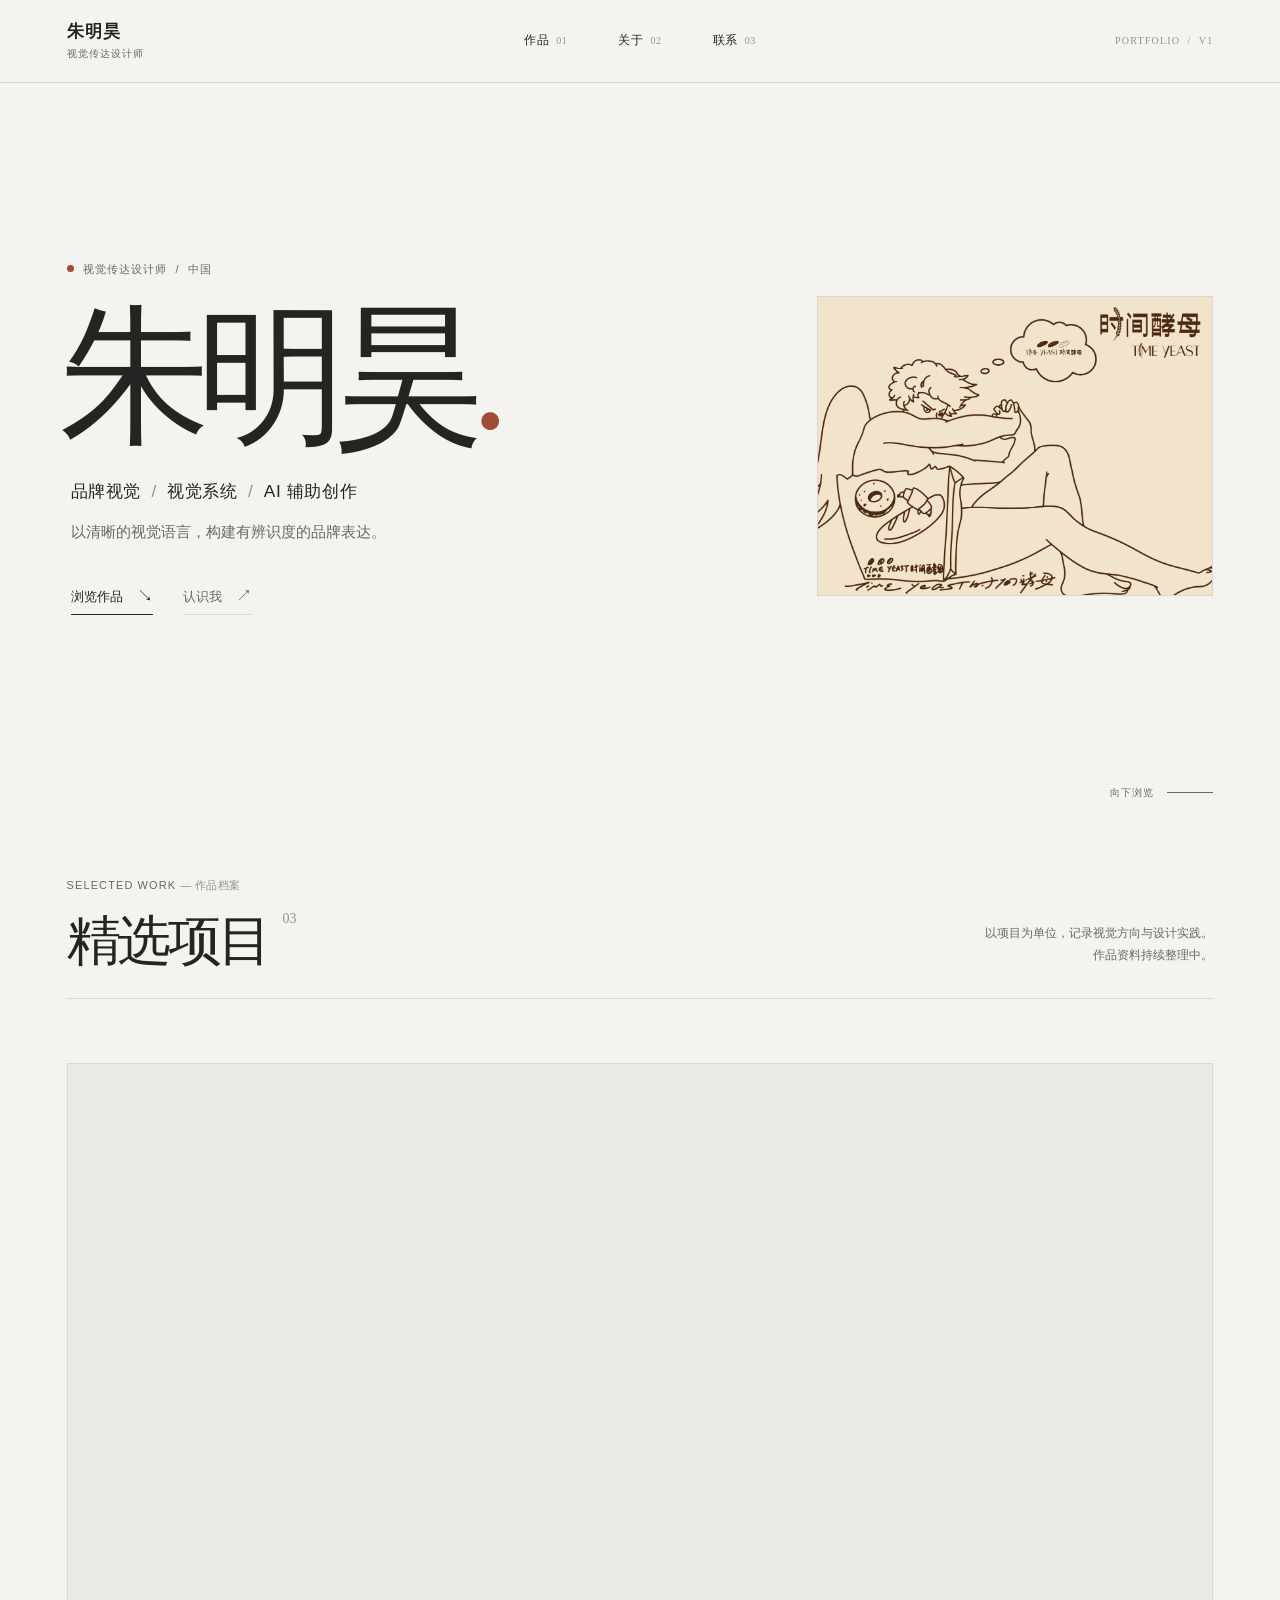
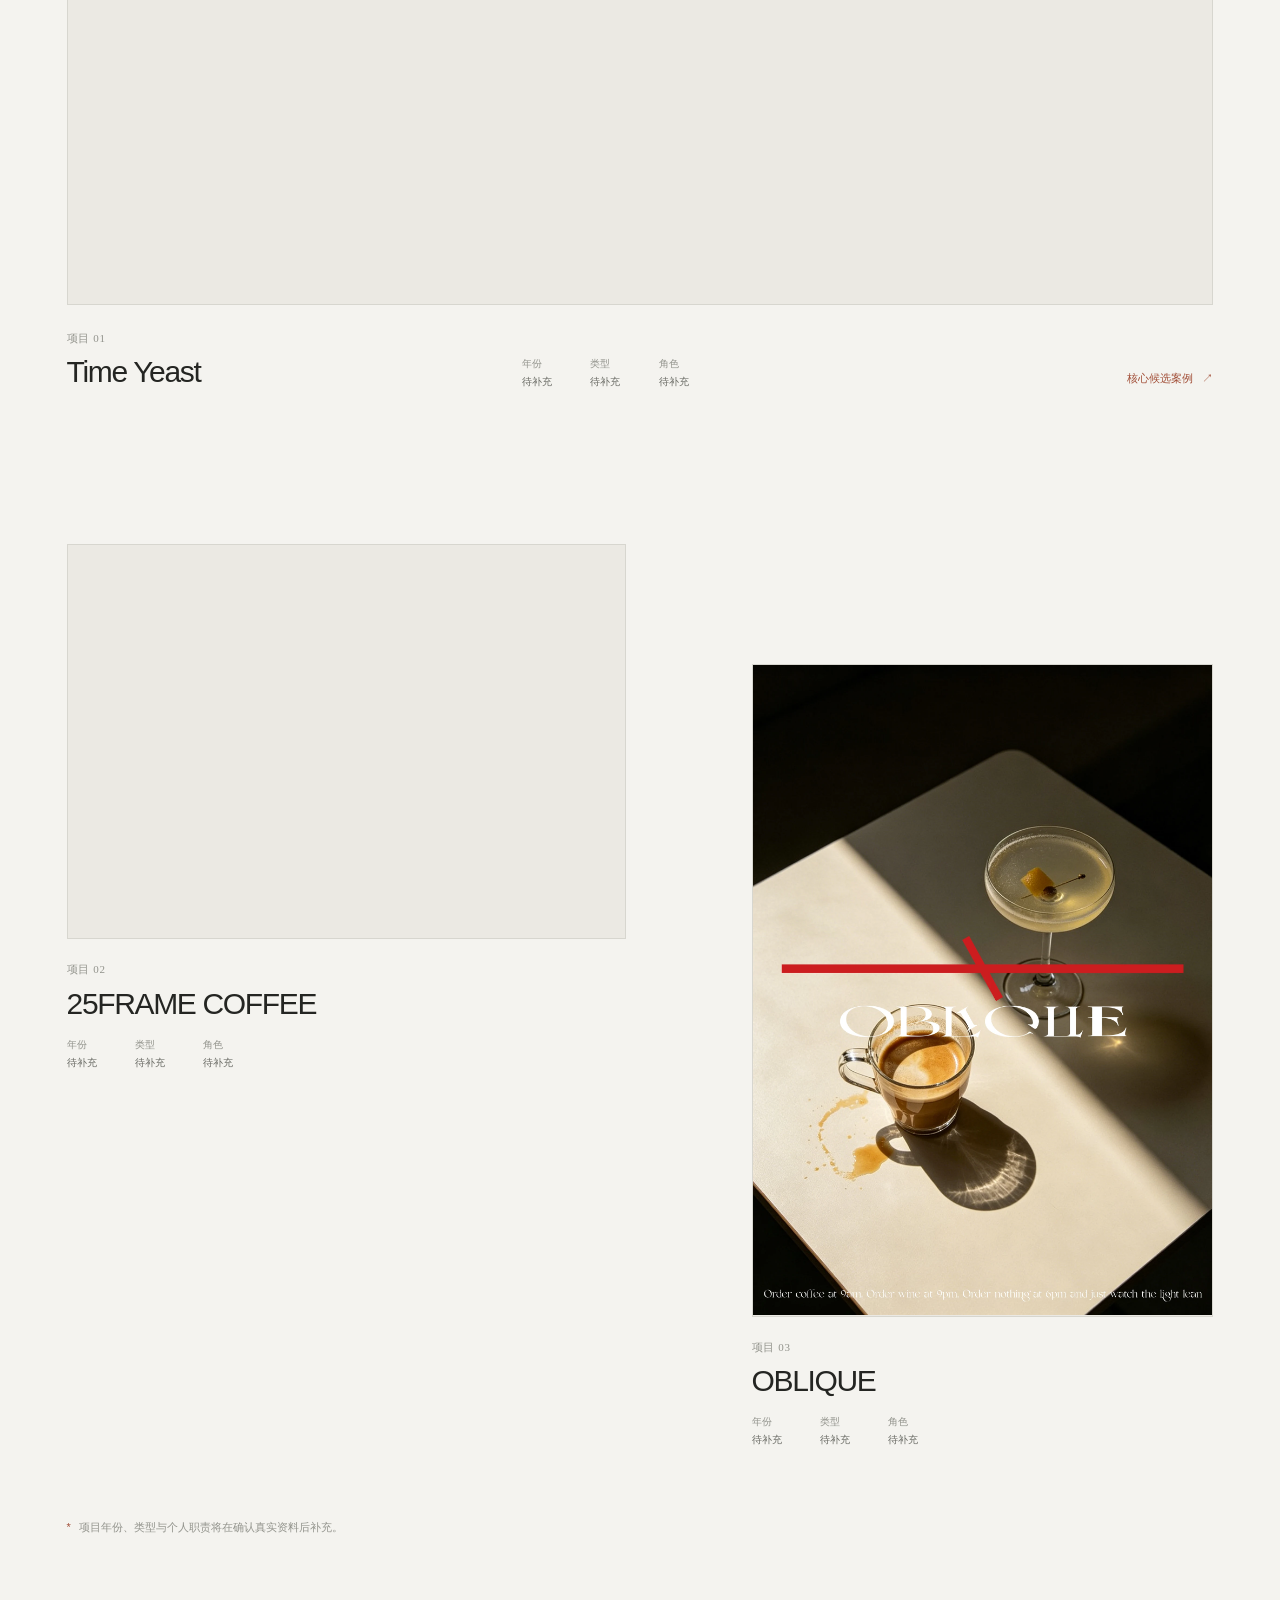
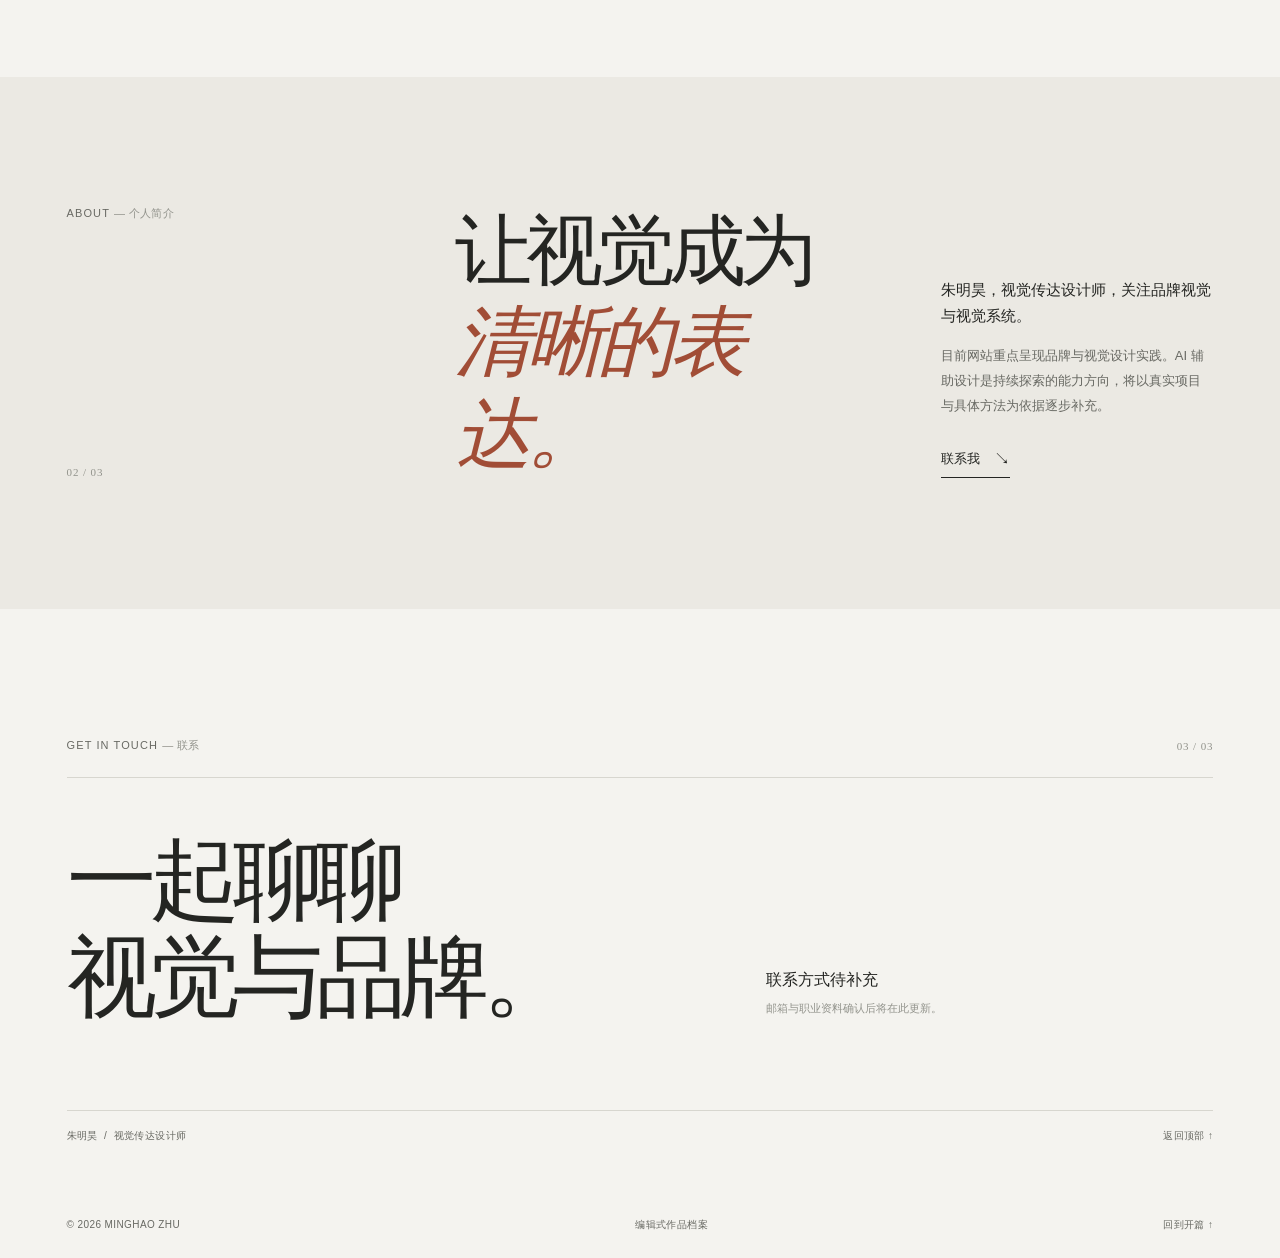
==== index.html @ e66157fa "完成个人作品集网站 V1 及 TIME YEAST 项目详情页" ====
<!doctype html>
<html lang="zh-CN">
  <head>
    <meta charset="utf-8">
    <meta name="viewport" content="width=device-width, initial-scale=1">
    <meta name="theme-color" content="#f4f3ef">
    <meta name="description" content="朱明昊，视觉传达设计师，关注品牌视觉与视觉系统。">
    <title>朱明昊 — 视觉传达设计师</title>
    <link rel="stylesheet" href="style.css">
    <script src="script.js" defer></script>
  </head>
  <body>
    <a class="skip-link" href="#main">跳转到主要内容</a>

    <header class="site-header">
      <div class="header-inner page-shell">
        <a class="wordmark" href="#top" aria-label="朱明昊，返回首页">
          <span class="wordmark-name">朱明昊</span>
          <span class="wordmark-caption">视觉传达设计师</span>
        </a>

        <button class="menu-toggle" type="button" aria-expanded="false" aria-controls="primary-nav">
          <span class="menu-toggle-label">菜单</span>
          <span class="menu-toggle-icon" aria-hidden="true"><i></i><i></i></span>
        </button>

        <nav class="primary-nav" id="primary-nav" aria-label="主导航">
          <a href="#work">作品 <span class="nav-index">01</span></a>
          <a href="#about">关于 <span class="nav-index">02</span></a>
          <a href="#contact">联系 <span class="nav-index">03</span></a>
        </nav>
        <span class="header-edition">PORTFOLIO&nbsp; / &nbsp;V1</span>
      </div>
    </header>

    <main id="main">
      <section class="hero page-shell" id="top" aria-labelledby="hero-title">
        <div class="hero-copy">
          <p class="eyebrow"><span class="eyebrow-mark"></span>视觉传达设计师&nbsp; / &nbsp;中国</p>
          <h1 id="hero-title">朱明昊<span class="hero-title-period">.</span></h1>
          <p class="hero-role">品牌视觉<span> / </span>视觉系统<span> / </span>AI 辅助创作</p>
          <p class="hero-intro">以清晰的视觉语言，构建有辨识度的品牌表达。</p>
          <div class="hero-actions">
            <a class="text-link" href="#work">浏览作品 <span aria-hidden="true">↘</span></a>
            <a class="text-link text-link-muted" href="#about">认识我 <span aria-hidden="true">↗</span></a>
          </div>
        </div>

        <div class="hero-visual">
          <img class="hero-image" src="assets/optimized/time-yeast-hero.webp" alt="Time Yeast 时间酵母主视觉" width="3608" height="2738" fetchpriority="high" decoding="async">
        </div>

        <a class="hero-index" href="#work" aria-label="向下浏览精选作品">
          <span>向下浏览</span><span class="hero-index-line" aria-hidden="true"></span>
        </a>
      </section>

      <section class="work-section page-shell" id="work" aria-labelledby="work-title">
        <div class="section-heading">
          <div>
            <p class="eyebrow section-kicker">SELECTED WORK <span>— 作品档案</span></p>
            <h2 id="work-title">精选项目<span class="heading-count">03</span></h2>
          </div>
          <p class="section-note">以项目为单位，记录视觉方向与设计实践。<br>作品资料持续整理中。</p>
        </div>

        <div class="project-list">
          <a class="project-card project-card-featured project-card-link" href="time-yeast.html" aria-labelledby="project-time-yeast-title" aria-label="查看 Time Yeast 时间酵母项目详情">
            <div class="project-media media-landscape media-time-yeast">
              <picture class="project-picture">
                <source media="(max-width: 767px)" srcset="assets/optimized/time-yeast-project-mobile.webp" width="2905" height="3512">
                <img class="project-image" src="assets/optimized/time-yeast-project.webp" alt="Time Yeast 品牌包装与应用视觉" width="5746" height="4219" loading="lazy" decoding="async">
              </picture>
            </div>
            <div class="project-caption">
              <div class="project-title-group">
                <span class="project-number">项目 01</span>
                <h3 id="project-time-yeast-title">Time Yeast</h3>
              </div>
              <dl class="project-meta">
                <div><dt>年份</dt><dd>待补充</dd></div>
                <div><dt>类型</dt><dd>待补充</dd></div>
                <div><dt>角色</dt><dd>待补充</dd></div>
              </dl>
              <p class="project-status">核心候选案例 <span aria-hidden="true">↗</span></p>
            </div>
          </a>

          <div class="project-pair">
            <article class="project-card" aria-labelledby="project-25frame-title">
              <div class="project-media media-coffee">
                <picture class="project-picture">
                  <source media="(max-width: 767px)" srcset="assets/optimized/25frame-project.webp" width="5000" height="4000">
                  <img class="project-image" src="assets/optimized/25frame-project-main.webp" alt="25FRAME COFFEE 品牌视觉与产品应用" width="3508" height="2480" loading="lazy" decoding="async">
                </picture>
              </div>
              <div class="project-caption">
                <div class="project-title-group">
                  <span class="project-number">项目 02</span>
                  <h3 id="project-25frame-title">25FRAME COFFEE</h3>
                </div>
                <dl class="project-meta">
                  <div><dt>年份</dt><dd>待补充</dd></div>
                  <div><dt>类型</dt><dd>待补充</dd></div>
                  <div><dt>角色</dt><dd>待补充</dd></div>
                </dl>
              </div>
            </article>

            <article class="project-card project-card-offset" aria-labelledby="project-oblique-title">
              <div class="project-media media-oblique">
                <img class="project-image" src="assets/optimized/oblique-project.webp" alt="OBLIQUE 品牌海报视觉" width="3508" height="4961" loading="lazy" decoding="async">
              </div>
              <div class="project-caption">
                <div class="project-title-group">
                  <span class="project-number">项目 03</span>
                  <h3 id="project-oblique-title">OBLIQUE</h3>
                </div>
                <dl class="project-meta">
                  <div><dt>年份</dt><dd>待补充</dd></div>
                  <div><dt>类型</dt><dd>待补充</dd></div>
                  <div><dt>角色</dt><dd>待补充</dd></div>
                </dl>
              </div>
            </article>
          </div>
        </div>
        <p class="work-footnote"><span class="footnote-mark">*</span> 项目年份、类型与个人职责将在确认真实资料后补充。</p>
      </section>

      <section class="about-section" id="about" aria-labelledby="about-title">
        <div class="about-inner page-shell">
          <div class="about-label">
            <p class="eyebrow">ABOUT <span>— 个人简介</span></p>
            <span class="about-index">02 / 03</span>
          </div>
          <div class="about-content">
            <h2 id="about-title">让视觉成为<br><em>清晰的表达。</em></h2>
            <div class="about-detail">
              <p class="about-lead">朱明昊，视觉传达设计师，关注品牌视觉与视觉系统。</p>
              <p>目前网站重点呈现品牌与视觉设计实践。AI 辅助设计是持续探索的能力方向，将以真实项目与具体方法为依据逐步补充。</p>
              <a class="text-link" href="#contact">联系我 <span aria-hidden="true">↘</span></a>
            </div>
          </div>
        </div>
      </section>

      <section class="contact-section page-shell" id="contact" aria-labelledby="contact-title">
        <div class="contact-topline">
          <p class="eyebrow">GET IN TOUCH <span>— 联系</span></p>
          <span class="contact-index">03 / 03</span>
        </div>
        <div class="contact-content">
          <h2 id="contact-title">一起聊聊<br>视觉与品牌。</h2>
          <div class="contact-details">
            <p>联系方式待补充</p>
            <span>邮箱与职业资料确认后将在此更新。</span>
          </div>
        </div>
        <div class="contact-bottom">
          <span>朱明昊&nbsp; / &nbsp;视觉传达设计师</span>
          <a href="#top">返回顶部 ↑</a>
        </div>
      </section>
    </main>

    <footer class="site-footer page-shell">
      <span>© <span id="current-year">2026</span> MINGHAO ZHU</span>
      <span>编辑式作品档案</span>
      <a href="#top">回到开篇 ↑</a>
    </footer>
  </body>
</html>
---- style.css ----
@charset "UTF-8";

:root {
  color-scheme: light;
  --paper: #f4f3ef;
  --paper-deep: #ebe9e3;
  --ink: #242522;
  --ink-soft: #686963;
  --ink-faint: #92938c;
  --line: #d7d6cf;
  --accent: #a14d36;
  --page-max: 1440px;
  --content-max: 1280px;
  --gutter: clamp(24px, 5.2vw, 80px);
  --grid-gap: clamp(20px, 2.15vw, 32px);
  --space-section: clamp(88px, 11vw, 156px);
  --font-sans: "Helvetica Neue", Helvetica, "Arial", "Noto Sans CJK SC", "PingFang SC", "Microsoft YaHei", sans-serif;
  --font-serif: "Iowan Old Style", "Baskerville", "Times New Roman", "Noto Serif CJK SC", serif;
}

*,
*::before,
*::after {
  box-sizing: border-box;
}

html {
  scroll-behavior: smooth;
  scroll-padding-top: 92px;
}

body {
  margin: 0;
  background: var(--paper);
  color: var(--ink);
  font-family: var(--font-sans);
  font-size: 16px;
  line-height: 1.65;
  -webkit-font-smoothing: antialiased;
  text-rendering: optimizeLegibility;
}

::selection {
  color: var(--paper);
  background: var(--ink);
}

a {
  color: inherit;
  text-decoration: none;
}

a:focus-visible,
button:focus-visible {
  outline: 2px solid var(--accent);
  outline-offset: 5px;
}

.page-shell {
  width: min(100% - (var(--gutter) * 2), var(--page-max));
  margin-inline: auto;
}

.skip-link {
  position: fixed;
  z-index: 20;
  top: 12px;
  left: 12px;
  padding: 10px 14px;
  transform: translateY(-160%);
  background: var(--ink);
  color: var(--paper);
}

.skip-link:focus {
  transform: translateY(0);
}

.site-header {
  position: relative;
  z-index: 10;
  border-bottom: 1px solid var(--line);
}

.header-inner {
  min-height: 82px;
  display: grid;
  grid-template-columns: 1fr auto 1fr;
  align-items: center;
}

.wordmark {
  width: fit-content;
  display: flex;
  flex-direction: column;
  line-height: 1.2;
}

.wordmark-name {
  font-size: 17px;
  font-weight: 600;
  letter-spacing: .08em;
}

.wordmark-caption {
  margin-top: 5px;
  color: var(--ink-soft);
  font-size: 10px;
  letter-spacing: .11em;
}

.primary-nav {
  display: flex;
  align-items: center;
  gap: clamp(28px, 4vw, 58px);
}

.primary-nav a,
.header-edition {
  font-size: 12px;
  letter-spacing: .045em;
}

.primary-nav a {
  transition: color 180ms ease;
}

.primary-nav a:hover,
.contact-bottom a:hover,
.site-footer a:hover {
  color: var(--accent);
}

.nav-index {
  margin-left: 3px;
  color: var(--ink-faint);
  font-family: var(--font-serif);
  font-size: 10px;
}

.header-edition {
  justify-self: end;
  color: var(--ink-faint);
  font-family: var(--font-serif);
  font-size: 10px;
  letter-spacing: .12em;
}

.menu-toggle {
  display: none;
}

.hero {
  min-height: min(720px, 76vw);
  min-height: clamp(540px, 66vw, 760px);
  position: relative;
  display: grid;
  grid-template-columns: minmax(0, 1.25fr) minmax(270px, .75fr);
  align-items: center;
  column-gap: clamp(34px, 7vw, 100px);
  padding-block: 96px 130px;
}

.hero-copy {
  position: relative;
  z-index: 1;
  max-width: 830px;
  padding-bottom: 16px;
}

.eyebrow {
  margin: 0;
  color: var(--ink-soft);
  font-size: 11px;
  font-weight: 500;
  letter-spacing: .1em;
  line-height: 1.5;
  text-transform: uppercase;
}

.eyebrow-mark {
  width: 7px;
  height: 7px;
  display: inline-block;
  margin: 0 9px 1px 0;
  border-radius: 50%;
  background: var(--accent);
}

.hero h1 {
  margin: 28px 0 0 -7px;
  font-size: clamp(76px, 11.7vw, 164px);
  font-weight: 500;
  letter-spacing: -.085em;
  line-height: .96;
}

.hero-title-period {
  color: var(--accent);
  font-family: var(--font-serif);
  font-weight: 400;
}

.hero-role {
  margin: 27px 0 0 4px;
  font-size: clamp(14px, 1.35vw, 18px);
  letter-spacing: .035em;
}

.hero-role span {
  padding-inline: 5px;
  color: var(--ink-faint);
}

.hero-intro {
  max-width: 480px;
  margin: 15px 0 0 4px;
  color: var(--ink-soft);
  font-size: 15px;
}

.hero-actions {
  display: flex;
  gap: 30px;
  margin: 38px 0 0 4px;
}

.text-link {
  width: fit-content;
  display: inline-flex;
  align-items: center;
  gap: 14px;
  padding-bottom: 5px;
  border-bottom: 1px solid var(--ink);
  font-size: 13px;
  transition: color 180ms ease, border-color 180ms ease;
}

.text-link span {
  font-size: 16px;
  transition: transform 180ms ease;
}

.text-link:hover {
  border-color: var(--accent);
  color: var(--accent);
}

.text-link:hover span {
  transform: translate(2px, 2px);
}

.text-link-muted {
  border-color: var(--line);
  color: var(--ink-soft);
}

.hero-visual {
  position: relative;
  width: 100%;
  aspect-ratio: 3608 / 2738;
  display: grid;
  place-items: center;
  overflow: hidden;
  border: 1px solid var(--line);
  background-color: var(--paper-deep);
}

.hero-image,
.project-image {
  width: 100%;
  height: 100%;
  display: block;
  object-fit: contain;
}

.hero-image {
  object-position: center;
}

.project-image {
  position: absolute;
  inset: 0;
  object-position: center;
}

.project-picture {
  position: absolute;
  inset: 0;
  display: block;
}

.project-picture .project-image {
  position: static;
}

.hero-index {
  position: absolute;
  right: 0;
  bottom: 42px;
  display: flex;
  align-items: center;
  gap: 14px;
  color: var(--ink-soft);
  font-size: 10px;
  letter-spacing: .08em;
}

.hero-index-line {
  width: 46px;
  height: 1px;
  background: var(--ink-soft);
  transition: width 180ms ease;
}

.hero-index:hover .hero-index-line {
  width: 66px;
}

.work-section {
  max-width: var(--content-max);
  padding-block: 34px var(--space-section);
  scroll-margin-top: 36px;
}

.section-heading {
  display: flex;
  justify-content: space-between;
  align-items: end;
  padding-bottom: 28px;
  border-bottom: 1px solid var(--line);
}

.section-kicker span,
.about-label .eyebrow span,
.contact-topline .eyebrow span {
  color: var(--ink-faint);
  font-family: var(--font-sans);
  letter-spacing: .03em;
  text-transform: none;
}

.section-heading h2 {
  margin: 17px 0 0;
  font-size: clamp(36px, 4.2vw, 58px);
  font-weight: 500;
  letter-spacing: -.065em;
  line-height: 1.1;
}

.heading-count {
  display: inline-block;
  margin-left: 14px;
  color: var(--ink-faint);
  font-family: var(--font-serif);
  font-size: 14px;
  font-weight: 400;
  letter-spacing: 0;
  vertical-align: top;
}

.section-note {
  margin: 0 0 3px;
  color: var(--ink-soft);
  font-size: 12px;
  line-height: 1.8;
  text-align: right;
}

.project-list {
  padding-top: clamp(34px, 5vw, 68px);
}

.project-card {
  min-width: 0;
}

.project-media {
  position: relative;
  display: grid;
  place-items: center;
  overflow: hidden;
  border: 1px solid var(--line);
  background-color: var(--paper-deep);
  color: var(--ink-soft);
}

.media-landscape {
  aspect-ratio: 1.78 / 1;
}

.media-portrait {
  aspect-ratio: 1.12 / 1;
}

.media-square {
  aspect-ratio: 1.28 / 1;
}

.project-card-featured .media-time-yeast {
  aspect-ratio: 5746 / 4219;
}

.media-coffee {
  aspect-ratio: 3508 / 2480;
}

.media-oblique {
  aspect-ratio: 3508 / 4961;
}

.project-caption {
  display: grid;
  grid-template-columns: minmax(180px, 1fr) minmax(300px, 1.35fr) auto;
  align-items: end;
  gap: 26px;
  padding-top: 19px;
}

.project-number {
  color: var(--ink-faint);
  font-family: var(--font-serif);
  font-size: 11px;
  letter-spacing: .06em;
}

.project-title-group h3 {
  margin: 4px 0 0;
  font-size: clamp(21px, 2.4vw, 30px);
  font-weight: 500;
  letter-spacing: -.045em;
  line-height: 1.2;
}

.project-meta {
  display: flex;
  gap: clamp(18px, 3vw, 42px);
  margin: 0;
}

.project-meta div {
  display: grid;
  gap: 2px;
}

.project-meta dt,
.project-meta dd {
  margin: 0;
  font-size: 10px;
  line-height: 1.6;
}

.project-meta dt {
  color: var(--ink-faint);
}

.project-meta dd {
  color: var(--ink-soft);
}

.project-status {
  margin: 0 0 3px;
  color: var(--accent);
  font-size: 11px;
  white-space: nowrap;
}

.project-status span {
  padding-left: 6px;
}

.project-pair {
  display: grid;
  grid-template-columns: repeat(12, minmax(0, 1fr));
  align-items: start;
  column-gap: var(--grid-gap);
  row-gap: 76px;
  margin-top: clamp(88px, 12vw, 168px);
}

.project-pair .project-card:first-child {
  grid-column: 1 / span 6;
}

.project-pair .project-card:last-child {
  grid-column: 8 / span 5;
  margin-top: 120px;
}

.project-pair .project-caption {
  display: block;
  padding-top: 16px;
}

.project-pair .project-meta {
  gap: clamp(20px, 3vw, 42px);
  margin-top: 15px;
}

.work-footnote {
  margin: 70px 0 0;
  color: var(--ink-faint);
  font-size: 11px;
}

.footnote-mark {
  margin-right: 5px;
  color: var(--accent);
}

.about-section {
  padding-block: clamp(76px, 10vw, 138px);
  background: var(--paper-deep);
}

.about-inner {
  max-width: var(--content-max);
  display: grid;
  grid-template-columns: 1fr 2.1fr;
  gap: var(--grid-gap);
}

.about-label {
  display: flex;
  flex-direction: column;
  justify-content: space-between;
  align-items: flex-start;
}

.about-index,
.contact-index {
  color: var(--ink-faint);
  font-family: var(--font-serif);
  font-size: 11px;
  letter-spacing: .08em;
}

.about-content {
  display: grid;
  grid-template-columns: 1.2fr .8fr;
  align-items: end;
  gap: clamp(30px, 6vw, 82px);
}

.about-content h2,
.contact-content h2 {
  margin: 0;
  font-size: clamp(40px, 6vw, 78px);
  font-weight: 500;
  letter-spacing: -.075em;
  line-height: 1.18;
}

.about-content h2 em {
  color: var(--accent);
  font-family: var(--font-serif);
  font-weight: 400;
  letter-spacing: -.07em;
}

.about-detail {
  max-width: 340px;
  padding-bottom: 3px;
}

.about-detail p {
  margin: 0;
  color: var(--ink-soft);
  font-size: 13px;
  line-height: 1.9;
}

.about-detail .about-lead {
  margin-bottom: 15px;
  color: var(--ink);
  font-size: 15px;
  line-height: 1.75;
}

.about-detail .text-link {
  margin-top: 27px;
}

.contact-section {
  max-width: var(--content-max);
  padding-block: clamp(82px, 10vw, 140px) 48px;
}

.contact-topline {
  display: flex;
  justify-content: space-between;
  padding-bottom: 22px;
  border-bottom: 1px solid var(--line);
}

.contact-content {
  display: grid;
  grid-template-columns: 1.2fr .8fr;
  align-items: end;
  gap: var(--grid-gap);
  padding-block: 54px 84px;
}

.contact-content h2 {
  font-size: clamp(44px, 7vw, 92px);
  line-height: 1.08;
}

.contact-details {
  padding-bottom: 8px;
}

.contact-details p {
  margin: 0;
  font-size: 16px;
}

.contact-details span {
  display: block;
  margin-top: 6px;
  color: var(--ink-faint);
  font-size: 11px;
}

.contact-bottom,
.site-footer {
  display: flex;
  justify-content: space-between;
  gap: 20px;
  padding-top: 17px;
  border-top: 1px solid var(--line);
  color: var(--ink-soft);
  font-size: 10px;
  letter-spacing: .04em;
}

.site-footer {
  min-height: 66px;
  align-items: center;
  padding-top: 0;
  border-top: 0;
}

.site-footer a,
.contact-bottom a {
  transition: color 180ms ease;
}

/* TIME YEAST case study */
.project-card-link {
  display: block;
  color: inherit;
  text-decoration: none;
}

.project-card-link .project-media {
  transition: border-color 180ms ease;
}

.project-card-link:hover .project-media {
  border-color: var(--ink-soft);
}

.case-main {
  overflow: clip;
}

.case-intro {
  max-width: var(--content-max);
  padding-block: 28px 54px;
}

.case-back {
  margin-bottom: clamp(60px, 8vw, 112px);
  border: 0;
  color: var(--ink-soft);
}

.case-back:hover {
  color: var(--accent);
}

.case-heading {
  display: flex;
  justify-content: space-between;
  align-items: end;
  gap: 36px;
}

.case-heading h1 {
  display: flex;
  flex-wrap: wrap;
  align-items: baseline;
  gap: 12px 24px;
  margin: 20px 0 0 -5px;
  font-size: clamp(54px, 9vw, 116px);
  font-weight: 500;
  letter-spacing: -.08em;
  line-height: 1;
}

.case-title-cn {
  color: var(--ink-soft);
  font-size: clamp(22px, 3vw, 38px);
  font-weight: 400;
  letter-spacing: .02em;
}

.case-meta {
  display: flex;
  gap: clamp(24px, 4vw, 60px);
  margin: 0 0 5px;
}

.case-meta div {
  min-width: 82px;
}

.case-meta dt,
.case-meta dd {
  margin: 0;
  font-size: 11px;
  line-height: 1.7;
}

.case-meta dt,
.case-muted {
  color: var(--ink-faint);
}

.case-meta dd {
  margin-top: 3px;
  color: var(--ink-soft);
}

.case-deck {
  max-width: 520px;
  margin: 26px 0 0 4px;
  color: var(--ink-soft);
  font-size: 14px;
}

.case-hero {
  max-width: var(--content-max);
  margin-top: 0;
  margin-bottom: var(--space-section);
}

.case-hero img,
.case-image img {
  width: 100%;
  height: auto;
  display: block;
}

.case-hero img {
  background: #f2e2ca;
}

.case-hero figcaption,
.case-image figcaption {
  display: flex;
  justify-content: space-between;
  gap: 16px;
  padding-top: 11px;
  color: var(--ink-faint);
  font-size: 10px;
  letter-spacing: .035em;
}

.case-overview,
.case-section,
.case-summary {
  max-width: var(--content-max);
  padding-block: var(--space-section);
}

.case-overview {
  display: grid;
  grid-template-columns: 1fr 2.1fr;
  gap: var(--grid-gap);
  border-top: 1px solid var(--line);
}

.case-section-index {
  color: var(--ink-faint);
  font-size: 10px;
  letter-spacing: .1em;
}

.case-overview-copy {
  display: grid;
  grid-template-columns: 1.1fr .9fr;
  align-items: end;
  gap: clamp(30px, 6vw, 80px);
}

.case-overview-copy h2,
.case-section-heading h2,
.case-summary h2 {
  margin: 0;
  font-size: clamp(38px, 5.2vw, 68px);
  font-weight: 500;
  letter-spacing: -.07em;
  line-height: 1.18;
}

.case-overview-copy p,
.case-section-heading > p:last-child,
.case-summary-content > p {
  margin: 0;
  color: var(--ink-soft);
  font-size: 14px;
  line-height: 1.9;
}

.case-overview-copy .case-muted {
  margin-top: 14px;
  font-size: 11px;
  line-height: 1.8;
}

.case-section-heading {
  display: grid;
  grid-template-columns: 1fr 2.1fr;
  align-items: end;
  gap: 20px var(--grid-gap);
  margin-bottom: clamp(42px, 6vw, 78px);
}

.case-section-heading .case-section-index {
  grid-column: 1;
  grid-row: 1 / span 2;
  align-self: start;
}

.case-section-heading h2,
.case-section-heading > p:last-child {
  grid-column: 2;
}

.case-section-heading > p:last-child {
  max-width: 540px;
  margin-top: 2px;
  font-size: 13px;
}

.case-image {
  min-width: 0;
  margin: 0;
}

.case-image img {
  height: auto;
}

.case-image-logo {
  max-width: 100%;
  margin-bottom: clamp(42px, 7vw, 90px);
  background: #f2e2ca;
}

.case-spec-grid {
  display: grid;
  grid-template-columns: 1fr 1fr;
  align-items: start;
  gap: var(--grid-gap);
}

.case-spec-image {
  align-self: start;
}

.case-image-mark {
  max-width: 55%;
  margin: clamp(54px, 8vw, 110px) auto 0;
}

.case-section-tint {
  max-width: none;
  background: var(--paper-deep);
}

.case-section-tint > .page-shell,
.case-section-product > .page-shell {
  max-width: var(--content-max);
}

.case-section-heading-wide {
  margin-bottom: 44px;
}

.case-image-wide {
  width: 100%;
}

.case-image-pair,
.case-poster-grid,
.case-product-grid {
  display: grid;
  grid-template-columns: repeat(12, minmax(0, 1fr));
  align-items: start;
  gap: var(--grid-gap);
  margin-top: clamp(58px, 9vw, 118px);
}

.case-image-pair figure:first-child,
.case-poster-grid figure:first-child,
.case-product-grid figure:first-child {
  grid-column: 1 / span 6;
}

.case-image-pair figure:last-child,
.case-poster-grid figure:last-child,
.case-product-grid figure:last-child {
  grid-column: 8 / span 5;
  margin-top: clamp(55px, 10vw, 132px);
}

.case-image-pair-offset img {
  background: #111;
}

.case-poster-wide {
  margin-top: 0;
}

.case-poster-offset {
  grid-column: 8 / span 4 !important;
}

.case-section-product {
  max-width: none;
  background: #efeee9;
}

.case-product-grid {
  margin-top: 0;
}

.case-store-image {
  width: min(66%, 720px);
  margin: clamp(70px, 10vw, 130px) auto 0 8%;
}

.case-summary {
  display: grid;
  grid-template-columns: 1fr 2.1fr;
  gap: var(--grid-gap);
}

.case-summary-content {
  display: grid;
  grid-template-columns: 1fr .9fr;
  align-items: end;
  gap: clamp(28px, 5vw, 68px);
}

.case-next-links {
  grid-column: 2;
  display: flex;
  flex-wrap: wrap;
  gap: 26px;
  margin-top: 14px;
}

@media (min-width: 1600px) {
  .page-shell {
    width: min(100% - 128px, var(--page-max));
  }
}

@media (max-width: 1100px) {
  :root {
    --gutter: 40px;
  }

  .hero {
    min-height: 610px;
    grid-template-columns: minmax(0, 1.15fr) minmax(230px, .85fr);
    column-gap: 34px;
  }

  .project-caption {
    grid-template-columns: 1fr;
    align-items: start;
    gap: 12px;
  }

  .project-meta {
    gap: 32px;
  }

  .about-inner {
    grid-template-columns: 1fr;
    gap: 44px;
  }

  .about-label {
    flex-direction: row;
  }
}

@media (max-width: 767px) {
  :root {
    --gutter: 20px;
    --grid-gap: 16px;
    --space-section: 100px;
  }

  html {
    scroll-padding-top: 72px;
  }

  .header-inner {
    min-height: 70px;
    grid-template-columns: 1fr auto;
  }

  .wordmark-name {
    font-size: 16px;
  }

  .wordmark-caption {
    font-size: 9px;
  }

  .header-edition {
    display: none;
  }

  .menu-toggle {
    display: inline-flex;
    align-items: center;
    gap: 10px;
    padding: 10px 0 10px 12px;
    border: 0;
    background: transparent;
    color: var(--ink);
    font: inherit;
    font-size: 12px;
    cursor: pointer;
  }

  .menu-toggle-icon {
    width: 18px;
    display: grid;
    gap: 5px;
  }

  .menu-toggle-icon i {
    height: 1px;
    display: block;
    background: currentColor;
    transition: transform 180ms ease;
  }

  .menu-toggle[aria-expanded="true"] .menu-toggle-icon i:first-child {
    transform: translateY(3px) rotate(45deg);
  }

  .menu-toggle[aria-expanded="true"] .menu-toggle-icon i:last-child {
    transform: translateY(-3px) rotate(-45deg);
  }

  .primary-nav {
    position: absolute;
    top: calc(100% + 1px);
    right: 0;
    left: 0;
    display: none;
    padding: 8px var(--gutter) 20px;
    border-bottom: 1px solid var(--line);
    background: var(--paper);
  }

  .primary-nav.is-open {
    display: grid;
    gap: 0;
  }

  .primary-nav a {
    display: flex;
    justify-content: space-between;
    padding-block: 13px;
    border-bottom: 1px solid var(--line);
  }

  .nav-index {
    margin-left: 0;
  }

  .hero {
    min-height: auto;
    grid-template-columns: 1fr;
    align-content: start;
    row-gap: 32px;
    padding-block: 72px 96px;
  }

  .hero-copy {
    padding-bottom: 0;
  }

  .eyebrow {
    font-size: 10px;
  }

  .hero h1 {
    margin: 25px 0 0 -4px;
    font-size: clamp(68px, 19vw, 112px);
    letter-spacing: -.08em;
  }

  .hero-role {
    margin-top: 22px;
    margin-left: 0;
    font-size: 13px;
  }

  .hero-role span {
    padding-inline: 2px;
  }

  .hero-intro {
    max-width: 310px;
    margin-left: 0;
    font-size: 14px;
  }

  .hero-actions {
    gap: 24px;
    margin: 30px 0 0;
  }

  .hero-visual {
    max-height: 310px;
    aspect-ratio: 3608 / 2738;
  }

  .hero-index {
    bottom: 28px;
  }

  .work-section {
    padding-top: 15px;
  }

  .section-heading {
    display: block;
    padding-bottom: 19px;
  }

  .section-heading h2 {
    margin-top: 14px;
    font-size: 38px;
  }

  .section-note {
    margin-top: 14px;
    font-size: 11px;
    text-align: left;
  }

  .project-list {
    padding-top: 26px;
  }

  .media-landscape {
    aspect-ratio: 1.18 / 1;
  }

  .project-card-featured .media-time-yeast {
    aspect-ratio: 2905 / 3512;
  }

  .media-coffee {
    aspect-ratio: 5000 / 4000;
  }

  .project-caption {
    gap: 10px;
    padding-top: 15px;
  }

  .project-title-group h3 {
    font-size: 24px;
  }

  .project-number {
    font-size: 10px;
  }

  .project-meta {
    flex-wrap: wrap;
    gap: 12px 27px;
  }

  .project-meta dt,
  .project-meta dd {
    font-size: 10px;
  }

  .project-status {
    position: static;
    margin: 0;
  }

  .project-pair {
    grid-template-columns: 1fr;
    row-gap: 58px;
    margin-top: 64px;
  }

  .project-pair .project-card:first-child,
  .project-pair .project-card:last-child {
    grid-column: auto;
    margin-top: 0;
  }

  .work-footnote {
    margin-top: 40px;
    font-size: 10px;
  }

  .about-section {
    padding-block: 64px 72px;
  }

  .about-inner {
    gap: 39px;
  }

  .about-label .eyebrow span,
  .contact-topline .eyebrow span {
    display: block;
    margin-top: 3px;
  }

  .about-content {
    grid-template-columns: 1fr;
    gap: 30px;
  }

  .about-content h2 {
    font-size: clamp(42px, 12vw, 62px);
  }

  .about-detail {
    max-width: 420px;
  }

  .about-detail .about-lead {
    font-size: 14px;
  }

  .contact-section {
    padding-block: 68px 32px;
  }

  .contact-topline {
    padding-bottom: 18px;
  }

  .contact-content {
    grid-template-columns: 1fr;
    gap: 30px;
    padding-block: 39px 54px;
  }

  .contact-content h2 {
    font-size: clamp(48px, 13vw, 68px);
  }

  .contact-details {
    padding: 0;
  }

  .contact-bottom,
  .site-footer {
    font-size: 9px;
  }

  .site-footer {
    min-height: 60px;
    gap: 10px;
  }

  .site-footer span:nth-child(2) {
    display: none;
  }
}

@media (max-width: 380px) {
  :root {
    --gutter: 16px;
  }

  .hero h1 {
    font-size: 64px;
  }

  .project-meta {
    gap: 10px 20px;
  }

  .contact-bottom {
    font-size: 8px;
  }
}

@media (prefers-reduced-motion: reduce) {
  *,
  *::before,
  *::after {
    scroll-behavior: auto !important;
    transition-duration: .01ms !important;
    animation-duration: .01ms !important;
    animation-iteration-count: 1 !important;
  }
}

@media (max-width: 767px) {
  .case-intro {
    padding-block: 22px 38px;
  }

  .case-back {
    margin-bottom: 58px;
  }

  .case-heading {
    display: block;
  }

  .case-heading h1 {
    gap: 7px 13px;
    margin-top: 17px;
    font-size: clamp(43px, 12.5vw, 74px);
  }

  .case-title-cn {
    font-size: 22px;
  }

  .case-meta {
    gap: 34px;
    margin-top: 25px;
  }

  .case-deck {
    margin-top: 20px;
    font-size: 13px;
  }

  .case-hero {
    margin-bottom: 82px;
  }

  .case-hero img {
    min-height: 220px;
    object-fit: contain;
  }

  .case-hero figcaption,
  .case-image figcaption {
    font-size: 9px;
  }

  .case-overview,
  .case-section,
  .case-summary {
    padding-block: 76px;
  }

  .case-overview,
  .case-summary {
    grid-template-columns: 1fr;
    gap: 30px;
  }

  .case-overview-copy,
  .case-summary-content {
    grid-template-columns: 1fr;
    gap: 23px;
  }

  .case-overview-copy h2,
  .case-section-heading h2,
  .case-summary h2 {
    font-size: clamp(38px, 10vw, 54px);
  }

  .case-overview-copy p,
  .case-section-heading > p:last-child,
  .case-summary-content > p {
    font-size: 13px;
  }

  .case-section-heading {
    grid-template-columns: 1fr;
    gap: 13px;
    margin-bottom: 34px;
  }

  .case-section-heading .case-section-index,
  .case-section-heading h2,
  .case-section-heading > p:last-child {
    grid-column: 1;
    grid-row: auto;
  }

  .case-section-heading > p:last-child {
    margin-top: 0;
  }

  .case-image-logo {
    margin-bottom: 48px;
  }

  .case-spec-grid {
    grid-template-columns: 1fr;
    gap: 28px;
  }

  .case-image-mark {
    max-width: 86%;
    margin-top: 52px;
  }

  .case-section-heading-wide {
    margin-bottom: 31px;
  }

  .case-image-pair,
  .case-poster-grid,
  .case-product-grid {
    grid-template-columns: 1fr;
    gap: 39px;
    margin-top: 52px;
  }

  .case-image-pair figure:first-child,
  .case-poster-grid figure:first-child,
  .case-product-grid figure:first-child,
  .case-image-pair figure:last-child,
  .case-poster-grid figure:last-child,
  .case-product-grid figure:last-child,
  .case-poster-offset {
    grid-column: 1 !important;
    margin-top: 0;
  }

  .case-store-image {
    width: 88%;
    margin: 58px auto 0 0;
  }

  .case-next-links {
    grid-column: 1;
    gap: 22px;
    margin-top: 0;
  }
}

@media (max-width: 380px) {
  .case-heading h1 {
    font-size: 41px;
  }

  .case-title-cn {
    font-size: 19px;
  }
}
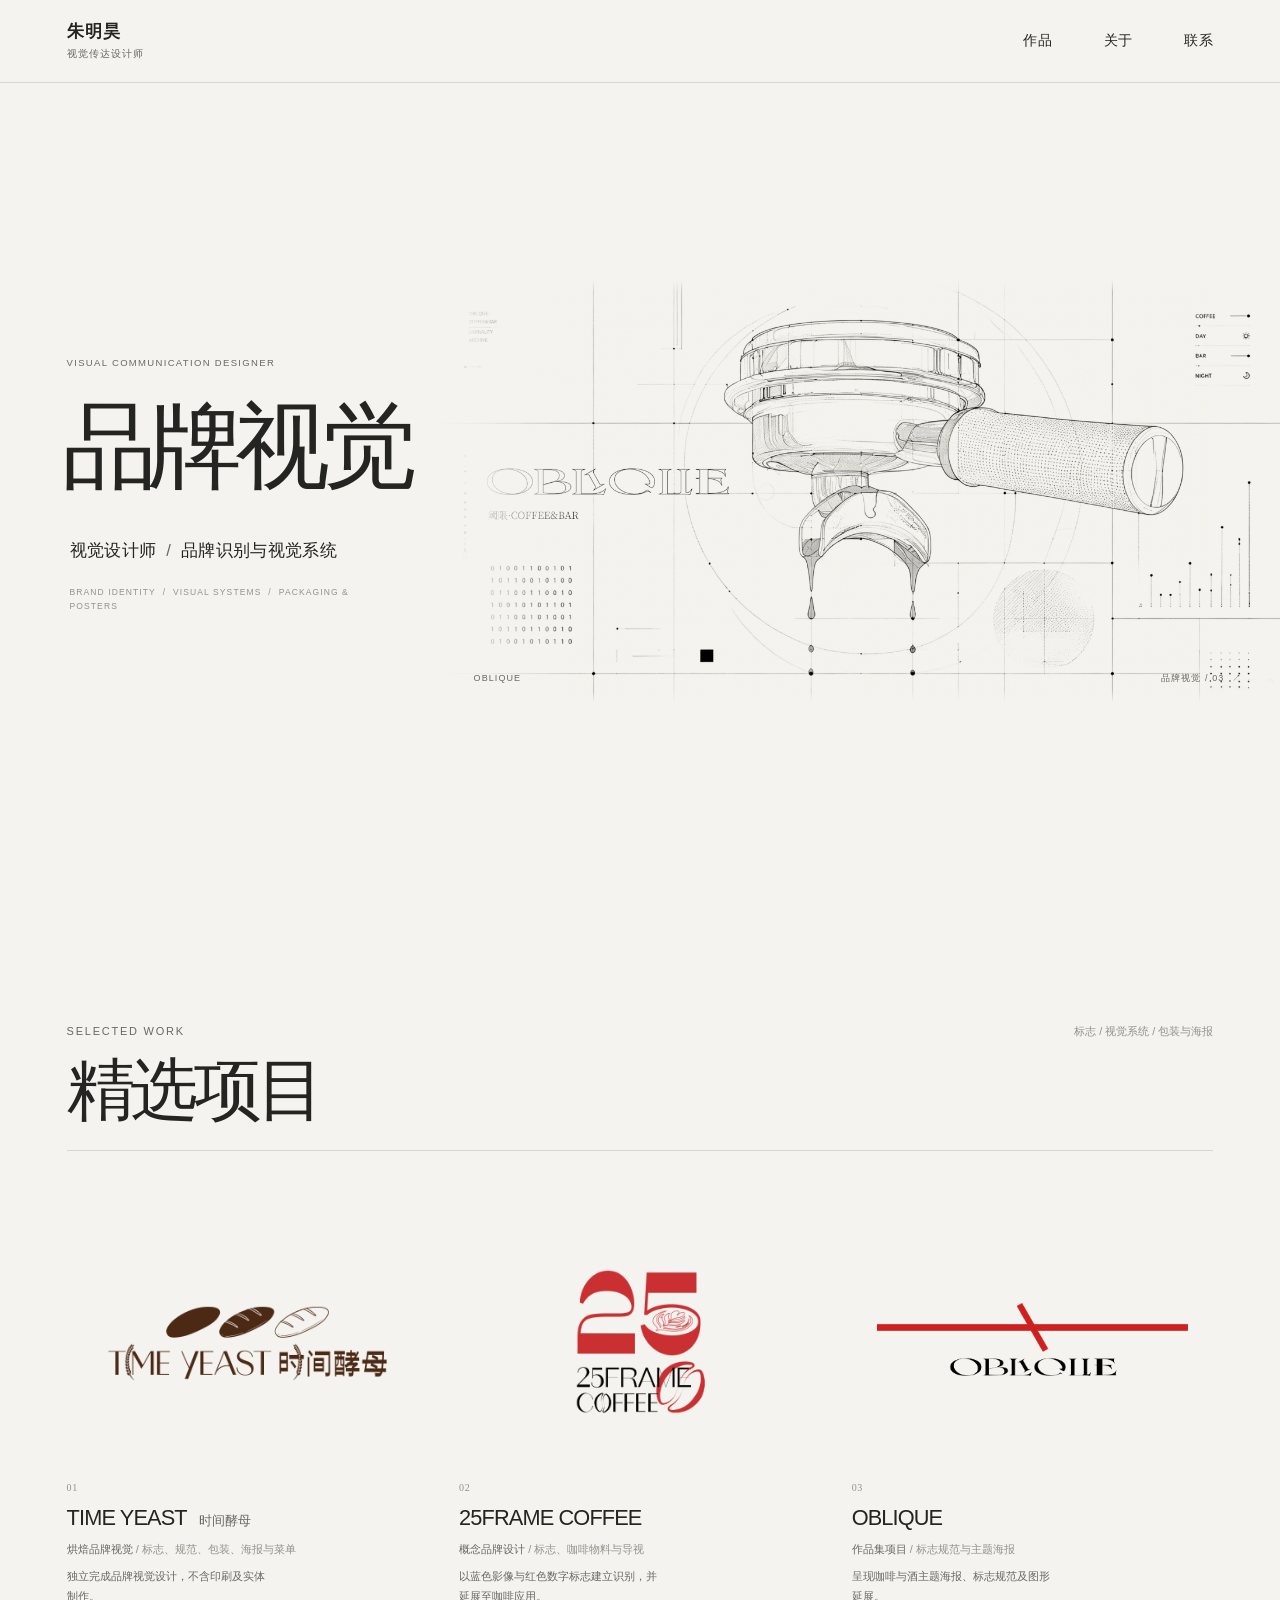
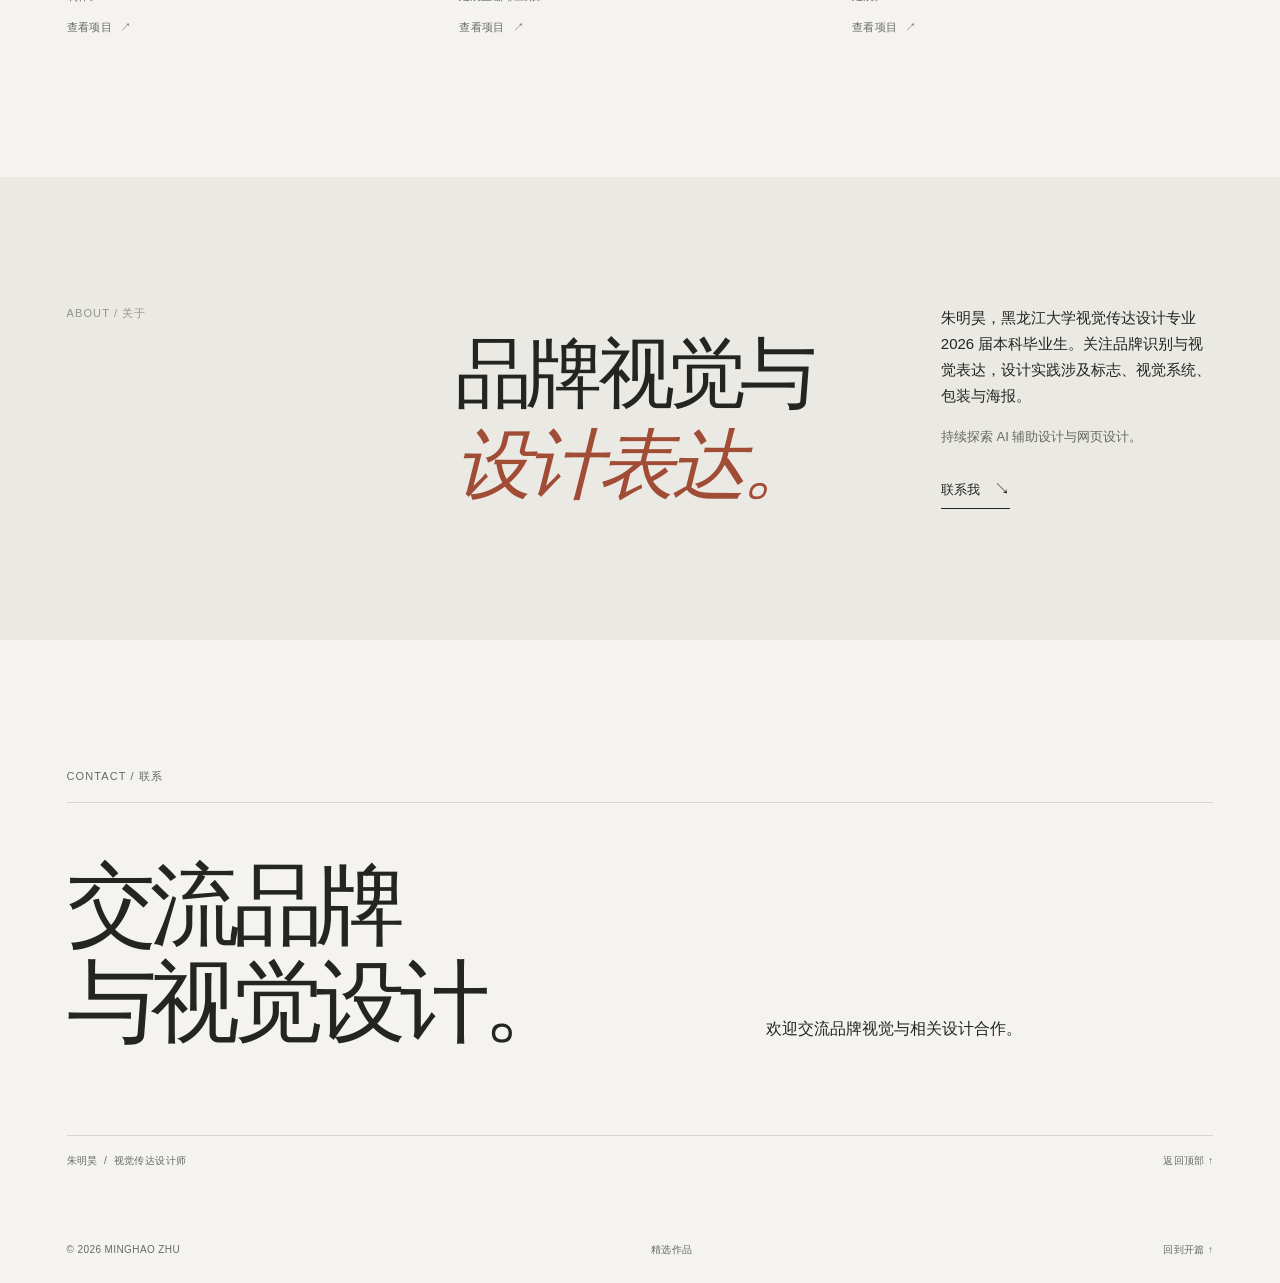
==== commit adfcc269: "更新作品集网站" ====
--- a/index.html
+++ b/index.html
@@ -4,141 +4,117 @@
     <meta charset="utf-8">
     <meta name="viewport" content="width=device-width, initial-scale=1">
     <meta name="theme-color" content="#f4f3ef">
-    <meta name="description" content="朱明昊，视觉传达设计师，关注品牌视觉与视觉系统。">
-    <title>朱明昊 — 视觉传达设计师</title>
+    <meta name="description" content="朱明昊，品牌视觉设计师，关注品牌识别、视觉系统、包装与海报设计。">
+    <title>朱明昊 — 品牌视觉设计 / 视觉系统</title>
     <link rel="stylesheet" href="style.css">
     <script src="script.js" defer></script>
   </head>
   <body>
     <a class="skip-link" href="#main">跳转到主要内容</a>
 
-    <header class="site-header">
+    <header class="site-header home-header">
       <div class="header-inner page-shell">
         <a class="wordmark" href="#top" aria-label="朱明昊，返回首页">
           <span class="wordmark-name">朱明昊</span>
           <span class="wordmark-caption">视觉传达设计师</span>
         </a>
-
         <button class="menu-toggle" type="button" aria-expanded="false" aria-controls="primary-nav">
           <span class="menu-toggle-label">菜单</span>
           <span class="menu-toggle-icon" aria-hidden="true"><i></i><i></i></span>
         </button>
-
         <nav class="primary-nav" id="primary-nav" aria-label="主导航">
-          <a href="#work">作品 <span class="nav-index">01</span></a>
-          <a href="#about">关于 <span class="nav-index">02</span></a>
-          <a href="#contact">联系 <span class="nav-index">03</span></a>
+          <a href="#work">作品</a>
+          <a href="#about">关于</a>
+          <a href="#contact">联系</a>
         </nav>
-        <span class="header-edition">PORTFOLIO&nbsp; / &nbsp;V1</span>
       </div>
     </header>
 
     <main id="main">
-      <section class="hero page-shell" id="top" aria-labelledby="hero-title">
+      <section class="hero" id="top" aria-labelledby="hero-title">
         <div class="hero-copy">
-          <p class="eyebrow"><span class="eyebrow-mark"></span>视觉传达设计师&nbsp; / &nbsp;中国</p>
-          <h1 id="hero-title">朱明昊<span class="hero-title-period">.</span></h1>
-          <p class="hero-role">品牌视觉<span> / </span>视觉系统<span> / </span>AI 辅助创作</p>
-          <p class="hero-intro">以清晰的视觉语言，构建有辨识度的品牌表达。</p>
-          <div class="hero-actions">
-            <a class="text-link" href="#work">浏览作品 <span aria-hidden="true">↘</span></a>
-            <a class="text-link text-link-muted" href="#about">认识我 <span aria-hidden="true">↗</span></a>
-          </div>
+          <p class="eyebrow">VISUAL COMMUNICATION DESIGNER</p>
+          <h1 id="hero-title">品牌视觉</h1>
+          <p class="hero-role">视觉设计师 <span>/</span> 品牌识别与视觉系统</p>
+          <p class="hero-intro">BRAND IDENTITY&nbsp; / &nbsp;VISUAL SYSTEMS&nbsp; / &nbsp;PACKAGING &amp; POSTERS</p>
         </div>
-
-        <div class="hero-visual">
-          <img class="hero-image" src="assets/optimized/time-yeast-hero.webp" alt="Time Yeast 时间酵母主视觉" width="3608" height="2738" fetchpriority="high" decoding="async">
-        </div>
-
-        <a class="hero-index" href="#work" aria-label="向下浏览精选作品">
-          <span>向下浏览</span><span class="hero-index-line" aria-hidden="true"></span>
+        <a class="hero-artwork" href="oblique.html" aria-label="查看 OBLIQUE 项目">
+          <span class="hero-artwork-visual" aria-hidden="true">
+            <img class="hero-image" src="assets/OBLIQUE/oblique%20hero.jpg" alt="OBLIQUE 品牌主视觉：咖啡器具概念插画与版式系统" width="2896" height="1448" fetchpriority="high" decoding="async">
+          </span>
+          <span class="hero-artwork-caption"><span>OBLIQUE</span><span>品牌视觉 / 03&nbsp; ↗</span></span>
         </a>
       </section>
 
       <section class="work-section page-shell" id="work" aria-labelledby="work-title">
         <div class="section-heading">
           <div>
-            <p class="eyebrow section-kicker">SELECTED WORK <span>— 作品档案</span></p>
-            <h2 id="work-title">精选项目<span class="heading-count">03</span></h2>
+            <p class="eyebrow section-kicker">SELECTED WORK</p>
+            <h2 id="work-title">精选项目</h2>
           </div>
-          <p class="section-note">以项目为单位，记录视觉方向与设计实践。<br>作品资料持续整理中。</p>
+          <p class="section-note">标志 / 视觉系统 / 包装与海报</p>
         </div>
 
-        <div class="project-list">
-          <a class="project-card project-card-featured project-card-link" href="time-yeast.html" aria-labelledby="project-time-yeast-title" aria-label="查看 Time Yeast 时间酵母项目详情">
-            <div class="project-media media-landscape media-time-yeast">
-              <picture class="project-picture">
-                <source media="(max-width: 767px)" srcset="assets/optimized/time-yeast-project-mobile.webp" width="2905" height="3512">
-                <img class="project-image" src="assets/optimized/time-yeast-project.webp" alt="Time Yeast 品牌包装与应用视觉" width="5746" height="4219" loading="lazy" decoding="async">
-              </picture>
+        <div class="project-list home-project-list">
+          <a class="project-card project-card-featured project-card-link home-project-time" href="time-yeast.html" aria-label="查看 TIME YEAST 时间酵母项目详情">
+            <div class="project-media media-landscape media-time-yeast home-project-media">
+              <img class="project-image" src="assets/TIME%20YEAST/logo%E6%95%B4%E4%BD%93.png" alt="TIME YEAST 时间酵母中英文品牌标志" width="720" height="276" loading="lazy" decoding="async">
             </div>
-            <div class="project-caption">
+            <div class="project-caption home-project-caption">
               <div class="project-title-group">
-                <span class="project-number">项目 01</span>
-                <h3 id="project-time-yeast-title">Time Yeast</h3>
+                <span class="project-number">01</span>
+                <h3>TIME YEAST <span class="project-title-cn">时间酵母</span></h3>
               </div>
-              <dl class="project-meta">
-                <div><dt>年份</dt><dd>待补充</dd></div>
-                <div><dt>类型</dt><dd>待补充</dd></div>
-                <div><dt>角色</dt><dd>待补充</dd></div>
-              </dl>
-              <p class="project-status">核心候选案例 <span aria-hidden="true">↗</span></p>
+              <span class="project-type">烘焙品牌视觉 <span class="project-role">/ 标志、规范、包装、海报与菜单</span></span>
+              <p class="project-deck">独立完成品牌视觉设计，不含印刷及实体制作。</p>
+              <span class="project-cta">查看项目 <span class="project-arrow" aria-hidden="true">↗</span></span>
             </div>
           </a>
 
-          <div class="project-pair">
-            <article class="project-card" aria-labelledby="project-25frame-title">
-              <div class="project-media media-coffee">
-                <picture class="project-picture">
-                  <source media="(max-width: 767px)" srcset="assets/optimized/25frame-project.webp" width="5000" height="4000">
-                  <img class="project-image" src="assets/optimized/25frame-project-main.webp" alt="25FRAME COFFEE 品牌视觉与产品应用" width="3508" height="2480" loading="lazy" decoding="async">
-                </picture>
+          <div class="home-project-pair">
+            <a class="project-card project-card-link home-project-frame" href="25frame-coffee.html" aria-label="查看 25FRAME COFFEE 项目详情">
+              <div class="project-media media-coffee home-project-media">
+                <img class="project-image" src="assets/25FRAME%20CAFE/LOGO%20%E9%BB%91%E8%89%B2.png" alt="25FRAME COFFEE 品牌标志" width="720" height="960" loading="lazy" decoding="async">
               </div>
-              <div class="project-caption">
+              <div class="project-caption home-project-caption">
                 <div class="project-title-group">
-                  <span class="project-number">项目 02</span>
-                  <h3 id="project-25frame-title">25FRAME COFFEE</h3>
+                  <span class="project-number">02</span>
+                  <h3>25FRAME COFFEE</h3>
                 </div>
-                <dl class="project-meta">
-                  <div><dt>年份</dt><dd>待补充</dd></div>
-                  <div><dt>类型</dt><dd>待补充</dd></div>
-                  <div><dt>角色</dt><dd>待补充</dd></div>
-                </dl>
+                <span class="project-type">概念品牌设计 <span class="project-role">/ 标志、咖啡物料与导视</span></span>
+                <p class="project-deck">以蓝色影像与红色数字标志建立识别，并延展至咖啡应用。</p>
+                <span class="project-cta">查看项目 <span class="project-arrow" aria-hidden="true">↗</span></span>
               </div>
-            </article>
+            </a>
 
-            <article class="project-card project-card-offset" aria-labelledby="project-oblique-title">
-              <div class="project-media media-oblique">
-                <img class="project-image" src="assets/optimized/oblique-project.webp" alt="OBLIQUE 品牌海报视觉" width="3508" height="4961" loading="lazy" decoding="async">
+            <a class="project-card project-card-link home-project-oblique" href="oblique.html" aria-label="查看 OBLIQUE 项目详情">
+              <div class="project-media media-oblique home-project-media">
+                <img class="project-image" src="assets/OBLIQUE/LOGO%E9%BB%91%E8%89%B2%E5%AD%97.png" alt="OBLIQUE 品牌字标" width="3481" height="828" loading="lazy" decoding="async">
               </div>
-              <div class="project-caption">
+              <div class="project-caption home-project-caption">
                 <div class="project-title-group">
-                  <span class="project-number">项目 03</span>
-                  <h3 id="project-oblique-title">OBLIQUE</h3>
+                  <span class="project-number">03</span>
+                  <h3>OBLIQUE</h3>
                 </div>
-                <dl class="project-meta">
-                  <div><dt>年份</dt><dd>待补充</dd></div>
-                  <div><dt>类型</dt><dd>待补充</dd></div>
-                  <div><dt>角色</dt><dd>待补充</dd></div>
-                </dl>
+                <span class="project-type">作品集项目 <span class="project-role">/ 标志规范与主题海报</span></span>
+                <p class="project-deck">呈现咖啡与酒主题海报、标志规范及图形延展。</p>
+                <span class="project-cta">查看项目 <span class="project-arrow" aria-hidden="true">↗</span></span>
               </div>
-            </article>
+            </a>
           </div>
         </div>
-        <p class="work-footnote"><span class="footnote-mark">*</span> 项目年份、类型与个人职责将在确认真实资料后补充。</p>
       </section>
 
       <section class="about-section" id="about" aria-labelledby="about-title">
         <div class="about-inner page-shell">
           <div class="about-label">
-            <p class="eyebrow">ABOUT <span>— 个人简介</span></p>
-            <span class="about-index">02 / 03</span>
+            <p class="eyebrow">ABOUT / 关于</p>
           </div>
           <div class="about-content">
-            <h2 id="about-title">让视觉成为<br><em>清晰的表达。</em></h2>
+            <h2 id="about-title">品牌视觉与<br><em>设计表达。</em></h2>
             <div class="about-detail">
-              <p class="about-lead">朱明昊，视觉传达设计师，关注品牌视觉与视觉系统。</p>
-              <p>目前网站重点呈现品牌与视觉设计实践。AI 辅助设计是持续探索的能力方向，将以真实项目与具体方法为依据逐步补充。</p>
+              <p class="about-lead">朱明昊，黑龙江大学视觉传达设计专业 2026 届本科毕业生。关注品牌识别与视觉表达，设计实践涉及标志、视觉系统、包装与海报。</p>
+              <p>持续探索 AI 辅助设计与网页设计。</p>
               <a class="text-link" href="#contact">联系我 <span aria-hidden="true">↘</span></a>
             </div>
           </div>
@@ -147,14 +123,12 @@
 
       <section class="contact-section page-shell" id="contact" aria-labelledby="contact-title">
         <div class="contact-topline">
-          <p class="eyebrow">GET IN TOUCH <span>— 联系</span></p>
-          <span class="contact-index">03 / 03</span>
+          <p class="eyebrow">CONTACT / 联系</p>
         </div>
         <div class="contact-content">
-          <h2 id="contact-title">一起聊聊<br>视觉与品牌。</h2>
+          <h2 id="contact-title">交流品牌<br>与视觉设计。</h2>
           <div class="contact-details">
-            <p>联系方式待补充</p>
-            <span>邮箱与职业资料确认后将在此更新。</span>
+            <p>欢迎交流品牌视觉与相关设计合作。</p>
           </div>
         </div>
         <div class="contact-bottom">
@@ -166,7 +140,7 @@
 
     <footer class="site-footer page-shell">
       <span>© <span id="current-year">2026</span> MINGHAO ZHU</span>
-      <span>编辑式作品档案</span>
+      <span>精选作品</span>
       <a href="#top">回到开篇 ↑</a>
     </footer>
   </body>
--- a/style.css
+++ b/style.css
@@ -665,6 +665,11 @@
   overflow: clip;
 }
 
+.case-page {
+  --case-image-gap: clamp(16px, 2vw, 28px);
+  --case-section-space: clamp(64px, 7vw, 104px);
+}
+
 .case-intro {
   max-width: var(--content-max);
   padding-block: 28px 54px;
@@ -682,6 +687,7 @@
 
 .case-heading {
   display: flex;
+  flex-wrap: wrap;
   justify-content: space-between;
   align-items: end;
   gap: 36px;
@@ -708,6 +714,7 @@
 
 .case-meta {
   display: flex;
+  flex-wrap: wrap;
   gap: clamp(24px, 4vw, 60px);
   margin: 0 0 5px;
 }
@@ -743,7 +750,7 @@
 .case-hero {
   max-width: var(--content-max);
   margin-top: 0;
-  margin-bottom: var(--space-section);
+  margin-bottom: var(--case-section-space);
 }
 
 .case-hero img,
@@ -754,7 +761,12 @@
 }
 
 .case-hero img {
+  width: auto;
+  max-width: 100%;
+  max-height: min(74svh, 820px);
+  margin-inline: auto;
   background: #f2e2ca;
+  object-fit: contain;
 }
 
 .case-hero figcaption,
@@ -772,13 +784,11 @@
 .case-section,
 .case-summary {
   max-width: var(--content-max);
-  padding-block: var(--space-section);
+  padding-block: var(--case-section-space);
 }
 
 .case-overview {
-  display: grid;
-  grid-template-columns: 1fr 2.1fr;
-  gap: var(--grid-gap);
+  display: block;
   border-top: 1px solid var(--line);
 }
 
@@ -788,14 +798,16 @@
   letter-spacing: .1em;
 }
 
-.case-overview-copy {
-  display: grid;
-  grid-template-columns: 1.1fr .9fr;
-  align-items: end;
-  gap: clamp(30px, 6vw, 80px);
-}
-
-.case-overview-copy h2,
+.case-overview > .case-section-index {
+  margin-bottom: clamp(28px, 4vw, 48px);
+}
+
+.case-overview-heading {
+  max-width: 900px;
+  margin-bottom: clamp(40px, 5vw, 64px);
+}
+
+.case-overview-heading h2,
 .case-section-heading h2,
 .case-summary h2 {
   margin: 0;
@@ -805,7 +817,71 @@
   line-height: 1.18;
 }
 
-.case-overview-copy p,
+.case-overview-heading h2 {
+  max-width: 850px;
+  font-size: clamp(36px, 4.5vw, 58px);
+  letter-spacing: -.06em;
+  line-height: 1.25;
+}
+
+.case-overview-heading > p {
+  max-width: 720px;
+  margin: 18px 0 0;
+  color: var(--ink-soft);
+  font-size: 16px;
+  line-height: 1.8;
+}
+
+.case-overview-decisions {
+  display: grid;
+  grid-template-columns: repeat(3, minmax(0, 1fr));
+  border-top: 1px solid var(--line);
+  border-bottom: 1px solid var(--line);
+}
+
+.case-overview-decision {
+  min-width: 0;
+  padding: 22px clamp(18px, 2.4vw, 34px) 28px 0;
+}
+
+.case-overview-decision + .case-overview-decision {
+  padding-left: clamp(18px, 2.4vw, 34px);
+  border-left: 1px solid var(--line);
+}
+
+.case-overview-decision > .eyebrow,
+.case-overview-role > .eyebrow {
+  color: var(--accent);
+  font-size: 10px;
+  letter-spacing: .09em;
+}
+
+.case-overview-decision h3 {
+  margin: 24px 0 10px;
+  font-size: clamp(22px, 2.2vw, 28px);
+  font-weight: 500;
+  letter-spacing: -.04em;
+  line-height: 1.3;
+}
+
+.case-overview-decision > p:last-child,
+.case-overview-role > p:last-child {
+  margin: 0;
+  color: var(--ink-soft);
+  font-size: 15px;
+  line-height: 1.85;
+}
+
+.case-overview-role {
+  display: grid;
+  grid-template-columns: minmax(150px, .35fr) 1fr;
+  align-items: baseline;
+  gap: 20px;
+  margin-top: 25px;
+  padding-top: 20px;
+  border-top: 1px solid var(--line);
+}
+
 .case-section-heading > p:last-child,
 .case-summary-content > p {
   margin: 0;
@@ -814,10 +890,31 @@
   line-height: 1.9;
 }
 
-.case-overview-copy .case-muted {
-  margin-top: 14px;
-  font-size: 11px;
-  line-height: 1.8;
+.case-strategy-grid {
+  display: grid;
+  grid-template-columns: repeat(3, minmax(0, 1fr));
+  gap: var(--grid-gap);
+}
+
+.case-strategy-item {
+  min-width: 0;
+  padding-top: 14px;
+  border-top: 1px solid var(--line);
+}
+
+.case-strategy-item h3 {
+  margin: 24px 0 10px;
+  font-size: clamp(20px, 2vw, 26px);
+  font-weight: 500;
+  line-height: 1.35;
+}
+
+.case-strategy-item p:last-child {
+  max-width: 36ch;
+  margin: 0;
+  color: var(--ink-soft);
+  font-size: 13px;
+  line-height: 1.85;
 }
 
 .case-section-heading {
@@ -854,17 +951,49 @@
   height: auto;
 }
 
+.case-mark-panel {
+  display: grid;
+  align-content: center;
+  gap: 0;
+  padding: clamp(24px, 4vw, 48px);
+  background: var(--paper-deep);
+}
+
+.case-mark-panel-dark {
+  color: var(--paper);
+  background: #111;
+}
+
+.case-mark-panel img {
+  width: min(100%, 280px);
+  margin-inline: auto;
+}
+
+.case-mark-panel-dark img {
+  width: min(100%, 640px);
+}
+
 .case-image-logo {
-  max-width: 100%;
-  margin-bottom: clamp(42px, 7vw, 90px);
+  width: min(100%, 960px);
+  margin: 0 auto var(--case-image-gap);
   background: #f2e2ca;
 }
 
 .case-spec-grid {
   display: grid;
-  grid-template-columns: 1fr 1fr;
+  grid-template-columns: repeat(2, minmax(0, 1fr));
   align-items: start;
-  gap: var(--grid-gap);
+  gap: var(--case-image-gap);
+}
+
+.case-oblique-identity {
+  grid-template-columns: minmax(0, 1fr);
+  gap: clamp(28px, 4vw, 56px);
+}
+
+.case-oblique-identity img {
+  width: 100%;
+  height: auto;
 }
 
 .case-spec-image {
@@ -891,6 +1020,10 @@
 }
 
 .case-image-wide {
+  width: 100%;
+}
+
+.case-image-poster {
   width: 100%;
 }
 
@@ -898,23 +1031,30 @@
 .case-poster-grid,
 .case-product-grid {
   display: grid;
-  grid-template-columns: repeat(12, minmax(0, 1fr));
+  grid-template-columns: repeat(2, minmax(0, 1fr));
   align-items: start;
-  gap: var(--grid-gap);
-  margin-top: clamp(58px, 9vw, 118px);
-}
-
-.case-image-pair figure:first-child,
-.case-poster-grid figure:first-child,
-.case-product-grid figure:first-child {
-  grid-column: 1 / span 6;
-}
-
-.case-image-pair figure:last-child,
-.case-poster-grid figure:last-child,
-.case-product-grid figure:last-child {
-  grid-column: 8 / span 5;
-  margin-top: clamp(55px, 10vw, 132px);
+  gap: var(--case-image-gap);
+  margin-top: var(--case-image-gap);
+}
+
+.case-image-pair figure,
+.case-poster-grid figure,
+.case-product-grid figure {
+  min-width: 0;
+}
+
+.case-poster-grid .case-image {
+  display: grid;
+  grid-template-rows: clamp(460px, 52vw, 980px) auto;
+  align-content: start;
+}
+
+.case-poster-grid .case-image img {
+  width: 100%;
+  height: 100%;
+  object-fit: contain;
+  object-position: center;
+  background: #f2e2ca;
 }
 
 .case-image-pair-offset img {
@@ -926,7 +1066,7 @@
 }
 
 .case-poster-offset {
-  grid-column: 8 / span 4 !important;
+  grid-column: auto;
 }
 
 .case-section-product {
@@ -938,9 +1078,15 @@
   margin-top: 0;
 }
 
+.case-product-grid .case-store-image {
+  grid-column: 1 / -1;
+  width: min(100%, 700px);
+  justify-self: center;
+}
+
 .case-store-image {
-  width: min(66%, 720px);
-  margin: clamp(70px, 10vw, 130px) auto 0 8%;
+  width: 100%;
+  margin: 0;
 }
 
 .case-summary {
@@ -1291,6 +1437,204 @@
   }
 }
 
+/* Hero art direction: identity on the left, TIME YEAST at full height on the right. */
+.hero {
+  width: 100%;
+  max-width: none;
+  min-height: calc(100svh - 83px);
+  display: grid;
+  grid-template-columns: minmax(0, 40%) minmax(0, 60%);
+  align-items: center;
+  gap: 0;
+  margin: 0;
+  padding: 0;
+  overflow: hidden;
+}
+
+.hero-copy {
+  z-index: 2;
+  align-self: center;
+  max-width: none;
+  padding: 28px clamp(28px, 4vw, 64px) 42px max(var(--gutter), calc((100vw - var(--page-max)) / 2));
+}
+
+.hero-copy > .eyebrow {
+  color: var(--ink-faint);
+  font-size: 9px;
+  letter-spacing: .14em;
+}
+
+.hero h1 {
+  margin: 30px 0 0 -5px;
+  font-size: clamp(68px, 7vw, 108px);
+  font-weight: 500;
+  letter-spacing: -.085em;
+  line-height: .98;
+  white-space: nowrap;
+}
+
+.hero-role {
+  margin: 44px 0 0 3px;
+  font-size: clamp(14px, 1.25vw, 17px);
+  letter-spacing: .02em;
+  white-space: nowrap;
+}
+
+.hero-role span {
+  padding-inline: 5px;
+  color: var(--ink-faint);
+}
+
+.hero-intro {
+  margin: 20px 0 0 3px;
+  color: var(--ink-faint);
+  font-size: 8px;
+  letter-spacing: .13em;
+}
+
+.hero-artwork {
+  position: relative;
+  display: block;
+  min-width: 0;
+  align-self: center;
+  margin: 0;
+  color: inherit;
+}
+
+.hero-artwork-visual {
+  position: relative;
+  display: block;
+  width: 100%;
+  aspect-ratio: 2 / 1;
+  max-height: calc(100svh - 83px);
+  overflow: hidden;
+  isolation: isolate;
+  background: var(--paper);
+}
+
+.hero-artwork-visual::before {
+  position: absolute;
+  z-index: 2;
+  inset: 0 auto 0 0;
+  width: min(34%, 330px);
+  content: "";
+  pointer-events: none;
+  background: linear-gradient(90deg, var(--paper) 0%, rgba(244, 243, 239, .86) 30%, rgba(244, 243, 239, .42) 72%, rgba(244, 243, 239, 0) 100%);
+}
+
+.hero-image {
+  position: absolute;
+  inset: 0;
+  display: block;
+  width: 100%;
+  height: 100%;
+  object-fit: contain;
+  object-position: center;
+  mix-blend-mode: multiply;
+}
+
+.hero-image-blur {
+  display: none;
+}
+
+.hero-artwork-caption {
+  position: absolute;
+  z-index: 3;
+  right: clamp(20px, 3vw, 44px);
+  bottom: 17px;
+  left: clamp(20px, 3vw, 44px);
+  display: flex;
+  justify-content: space-between;
+  gap: 16px;
+  padding: 0;
+  color: var(--ink-soft);
+  font-size: 9px;
+  letter-spacing: .12em;
+}
+
+@supports ((mask-image: linear-gradient(90deg, transparent, black)) or (-webkit-mask-image: linear-gradient(90deg, transparent, black))) {
+  .hero-image-blur {
+    display: block;
+    filter: blur(12px);
+    transform: scale(1.025);
+  }
+
+  .hero-image-crisp {
+    -webkit-mask-image: linear-gradient(90deg, transparent 0%, transparent 12%, rgba(0, 0, 0, .12) 27%, #000 58%, #000 100%);
+    mask-image: linear-gradient(90deg, transparent 0%, transparent 12%, rgba(0, 0, 0, .12) 27%, #000 58%, #000 100%);
+  }
+}
+
+@media (max-width: 767px) {
+  .hero {
+    min-height: 0;
+    display: flex;
+    flex-direction: column;
+    align-items: stretch;
+    padding: 56px 0 0;
+    overflow: hidden;
+  }
+
+  .hero-copy {
+    align-self: stretch;
+    padding: 0 var(--gutter) 35px;
+  }
+
+  .hero h1 {
+    margin: 25px 0 0 -4px;
+    font-size: clamp(70px, 18vw, 116px);
+    letter-spacing: -.09em;
+  }
+
+  .hero-role {
+    margin: 35px 0 0;
+    font-size: 14px;
+    white-space: normal;
+  }
+
+  .hero-intro {
+    margin: 9px 0 0;
+    font-size: 8px;
+  }
+
+  .hero-artwork {
+    width: 100%;
+    align-self: stretch;
+  }
+
+  .hero-artwork-visual {
+    max-height: none;
+  }
+
+  .hero-image {
+    object-position: center;
+  }
+
+  .hero-artwork-visual::before {
+    width: 25%;
+    background: linear-gradient(90deg, var(--paper) 0%, rgba(244, 243, 239, .6) 52%, rgba(244, 243, 239, 0) 100%);
+  }
+
+  .hero-artwork-caption {
+    right: var(--gutter);
+    bottom: 12px;
+    left: var(--gutter);
+    font-size: 8px;
+  }
+
+  @supports ((mask-image: linear-gradient(90deg, transparent, black)) or (-webkit-mask-image: linear-gradient(90deg, transparent, black))) {
+    .hero-image-blur {
+      filter: blur(5px);
+      transform: scale(1.025);
+    }
+
+    .hero-image-crisp {
+      -webkit-mask-image: linear-gradient(90deg, transparent 0%, rgba(0, 0, 0, .18) 16%, #000 42%, #000 100%);
+      mask-image: linear-gradient(90deg, transparent 0%, rgba(0, 0, 0, .18) 16%, #000 42%, #000 100%);
+    }
+  }
+}
+
 @media (max-width: 380px) {
   :root {
     --gutter: 16px;
@@ -1354,7 +1698,7 @@
   }
 
   .case-hero {
-    margin-bottom: 82px;
+    margin-bottom: var(--case-section-space);
   }
 
   .case-hero img {
@@ -1370,31 +1714,67 @@
   .case-overview,
   .case-section,
   .case-summary {
-    padding-block: 76px;
-  }
-
-  .case-overview,
-  .case-summary {
-    grid-template-columns: 1fr;
-    gap: 30px;
-  }
-
-  .case-overview-copy,
+    padding-block: var(--case-section-space);
+  }
+
   .case-summary-content {
     grid-template-columns: 1fr;
     gap: 23px;
   }
 
-  .case-overview-copy h2,
+  .case-strategy-grid {
+    grid-template-columns: 1fr;
+    gap: 27px;
+  }
+
+  .case-overview-heading h2,
   .case-section-heading h2,
   .case-summary h2 {
     font-size: clamp(38px, 10vw, 54px);
   }
 
-  .case-overview-copy p,
   .case-section-heading > p:last-child,
   .case-summary-content > p {
     font-size: 13px;
+  }
+
+  .case-overview-heading h2 {
+    font-size: clamp(34px, 9vw, 46px);
+  }
+
+  .case-overview-heading > p {
+    font-size: 14px;
+  }
+
+  .case-overview-decisions {
+    grid-template-columns: 1fr;
+  }
+
+  .case-overview-decision,
+  .case-overview-decision + .case-overview-decision {
+    padding: 20px 0 23px;
+    border-left: 0;
+  }
+
+  .case-overview-decision + .case-overview-decision {
+    border-top: 1px solid var(--line);
+  }
+
+  .case-overview-decision h3 {
+    margin-top: 16px;
+    font-size: 23px;
+  }
+
+  .case-overview-decision > p:last-child,
+  .case-overview-role > p:last-child {
+    font-size: 14px;
+  }
+
+  .case-overview-role {
+    grid-template-columns: 1fr;
+    gap: 9px;
+    margin-top: 20px;
+    padding-top: 16px;
   }
 
   .case-section-heading {
@@ -1418,9 +1798,14 @@
     margin-bottom: 48px;
   }
 
+  .case-image-poster {
+    width: 100%;
+    margin: 0;
+  }
+
   .case-spec-grid {
     grid-template-columns: 1fr;
-    gap: 28px;
+    gap: var(--case-image-gap);
   }
 
   .case-image-mark {
@@ -1436,24 +1821,31 @@
   .case-poster-grid,
   .case-product-grid {
     grid-template-columns: 1fr;
-    gap: 39px;
-    margin-top: 52px;
-  }
-
-  .case-image-pair figure:first-child,
-  .case-poster-grid figure:first-child,
-  .case-product-grid figure:first-child,
-  .case-image-pair figure:last-child,
-  .case-poster-grid figure:last-child,
-  .case-product-grid figure:last-child,
+    gap: var(--case-image-gap);
+    margin-top: var(--case-image-gap);
+  }
+
+  .case-poster-grid .case-image {
+    grid-template-rows: auto auto;
+  }
+
+  .case-poster-grid .case-image img {
+    height: auto;
+  }
+
+  .case-image-pair figure,
+  .case-poster-grid figure,
+  .case-product-grid figure,
   .case-poster-offset {
-    grid-column: 1 !important;
+    grid-column: auto;
     margin-top: 0;
   }
 
   .case-store-image {
-    width: 88%;
-    margin: 58px auto 0 0;
+    grid-column: auto;
+    width: 100%;
+    margin: 0;
+    justify-self: stretch;
   }
 
   .case-next-links {
@@ -1472,3 +1864,1065 @@
     font-size: 19px;
   }
 }
+
+/* Home: portfolio-first editorial layout */
+.header-edition,
+.nav-index {
+  display: none;
+}
+
+.header-inner {
+  grid-template-columns: 1fr auto;
+}
+
+.hero {
+  min-height: auto;
+  display: block;
+  padding-block: clamp(76px, 9vw, 124px) 0;
+}
+
+.hero-copy {
+  max-width: none;
+  padding: 0;
+}
+
+.hero h1 {
+  margin: 22px 0 0 -8px;
+  font-size: clamp(104px, 17vw, 220px);
+  letter-spacing: -.1em;
+  line-height: .88;
+}
+
+.hero-title-period {
+  display: none;
+}
+
+.hero-intro-row {
+  display: flex;
+  justify-content: space-between;
+  align-items: baseline;
+  gap: 32px;
+  margin: 30px 0 42px 4px;
+}
+
+.hero-role {
+  margin: 0;
+  font-size: clamp(16px, 1.55vw, 20px);
+  letter-spacing: .015em;
+}
+
+.hero-role span {
+  padding-inline: 7px;
+  color: var(--ink-faint);
+}
+
+.hero-intro {
+  max-width: 420px;
+  margin: 0;
+  color: var(--ink-soft);
+  font-size: 13px;
+  text-align: right;
+}
+
+.hero-artwork {
+  display: block;
+  margin-inline: calc(var(--gutter) * -1);
+  color: inherit;
+}
+
+.hero-image {
+  width: 100%;
+  height: auto;
+  object-fit: contain;
+  background: #f2e2ca;
+}
+
+.hero-artwork-caption {
+  display: flex;
+  justify-content: space-between;
+  padding: 12px var(--gutter) 0;
+  color: var(--ink-faint);
+  font-size: 10px;
+  letter-spacing: .08em;
+}
+
+.hero-artwork-caption {
+  display: flex;
+  justify-content: space-between;
+  padding: 12px var(--gutter) 0;
+  color: var(--ink-faint);
+  font-size: 10px;
+  letter-spacing: .08em;
+}
+
+.work-section {
+  padding-top: clamp(80px, 9.5vw, 136px);
+}
+
+.section-heading {
+  align-items: baseline;
+  padding-bottom: 22px;
+}
+
+.section-heading h2 {
+  margin-top: 14px;
+  font-size: clamp(40px, 5.3vw, 70px);
+}
+
+.section-note {
+  color: var(--ink-faint);
+  font-size: 11px;
+}
+
+.section-kicker {
+  letter-spacing: .16em;
+}
+
+.home-project-list {
+  padding-top: clamp(38px, 5vw, 66px);
+}
+
+.home-project-time {
+  display: grid;
+  grid-template-columns: minmax(0, 1.72fr) minmax(220px, .68fr);
+  align-items: center;
+  column-gap: clamp(28px, 5vw, 72px);
+}
+
+.home-project-media {
+  width: 100%;
+  height: auto;
+  aspect-ratio: auto;
+  display: block;
+  overflow: visible;
+  border: 0;
+  background: transparent;
+}
+
+.home-project-media .project-image {
+  position: static;
+  width: 100%;
+  height: auto;
+  object-fit: contain;
+}
+
+.home-project-time .home-project-media {
+  aspect-ratio: 2400 / 1762;
+}
+
+.home-project-time .home-project-caption {
+  display: flex;
+  flex-direction: column;
+  align-items: flex-start;
+  gap: 0;
+  padding-top: 0;
+}
+
+.home-project-time .project-title-group {
+  display: block;
+}
+
+.home-project-time .project-number {
+  display: block;
+  margin-bottom: 14px;
+}
+
+.home-project-time .project-title-group h3 {
+  font-size: clamp(28px, 3vw, 42px);
+  line-height: 1.15;
+}
+
+.home-project-time .project-type {
+  margin-top: 22px;
+}
+
+.project-deck {
+  max-width: 34ch;
+  margin: 10px 0 0;
+  color: var(--ink-soft);
+  font-size: 12px;
+  line-height: 1.8;
+}
+
+.home-project-time .project-arrow {
+  margin-top: 28px;
+}
+
+.project-card-link:hover .home-project-media {
+  border: 0;
+}
+
+.project-card-link:focus-visible {
+  outline-offset: 8px;
+}
+
+.home-project-caption {
+  display: grid;
+  grid-template-columns: minmax(0, 1fr) auto 24px;
+  align-items: baseline;
+  gap: 20px;
+  padding-top: 18px;
+}
+
+.home-project-caption .project-title-group {
+  display: flex;
+  align-items: baseline;
+  gap: 15px;
+}
+
+.home-project-caption .project-number {
+  color: var(--ink-faint);
+  font-size: 10px;
+}
+
+.home-project-caption .project-title-group h3 {
+  margin: 0;
+  font-size: clamp(22px, 2.6vw, 34px);
+  letter-spacing: -.04em;
+}
+
+.project-title-cn {
+  margin-left: 7px;
+  color: var(--ink-soft);
+  font-size: .58em;
+  font-weight: 400;
+  letter-spacing: .02em;
+}
+
+.project-type {
+  color: var(--ink-soft);
+  font-size: 11px;
+}
+
+.project-role {
+  color: var(--ink-faint);
+}
+
+.project-arrow {
+  justify-self: end;
+  color: var(--ink-soft);
+  transition: color 160ms ease, transform 160ms ease;
+}
+
+.project-card-link:hover .project-arrow {
+  color: var(--accent);
+  transform: translate(2px, -2px);
+}
+
+.home-project-pair {
+  display: grid;
+  grid-template-columns: repeat(12, minmax(0, 1fr));
+  align-items: start;
+  gap: var(--grid-gap);
+  margin-top: clamp(88px, 10vw, 144px);
+}
+
+.home-project-frame {
+  grid-column: 1 / span 7;
+}
+
+.home-project-oblique {
+  grid-column: 9 / span 4;
+  margin-top: clamp(64px, 8vw, 112px);
+}
+
+.home-project-pair .home-project-caption {
+  grid-template-columns: minmax(0, 1fr) 20px;
+  align-items: start;
+}
+
+.home-project-pair .project-type,
+.home-project-pair .project-deck {
+  grid-column: 1;
+}
+
+.home-project-pair .project-arrow {
+  grid-column: 2;
+  grid-row: 1 / span 3;
+}
+
+.home-project-pair .project-deck {
+  margin-top: 9px;
+  font-size: 11px;
+}
+
+.home-project-pair .project-title-group {
+  display: block;
+}
+
+.home-project-pair .project-number {
+  display: block;
+  margin-bottom: 7px;
+}
+
+.home-project-pair .project-title-group h3 {
+  font-size: clamp(19px, 2vw, 27px);
+}
+
+.home-project-pair .project-type {
+  padding-top: 2px;
+  white-space: nowrap;
+}
+
+.about-label .eyebrow {
+  color: var(--ink-faint);
+}
+
+.contact-topline {
+  padding-bottom: 18px;
+}
+
+@media (max-width: 767px) {
+  .header-inner {
+    grid-template-columns: 1fr auto;
+  }
+
+  .primary-nav a {
+    display: flex;
+  }
+
+  .hero {
+    min-height: 0;
+    display: flex;
+    flex-direction: column;
+    align-items: stretch;
+    padding: 56px 0 0;
+    overflow: hidden;
+  }
+
+  .hero-copy {
+    align-self: stretch;
+    padding: 0 var(--gutter) 35px;
+  }
+
+  .hero h1 {
+    margin: 25px 0 0 -4px;
+    font-size: clamp(70px, 18vw, 116px);
+    letter-spacing: -.09em;
+  }
+
+  .hero-intro-row {
+    display: block;
+    margin: 23px 0 29px;
+  }
+
+  .hero-role {
+    font-size: 14px;
+  }
+
+  .hero-role span {
+    padding-inline: 3px;
+  }
+
+  .hero-intro {
+    max-width: 340px;
+    margin: 9px 0 0;
+    font-size: 8px;
+  }
+
+  .hero-artwork {
+    width: 100%;
+    align-self: stretch;
+    margin: 0;
+  }
+
+  .hero-artwork-visual {
+    max-height: none;
+  }
+
+  .hero-image {
+    object-position: center;
+  }
+
+  .hero-artwork-visual::before {
+    width: 18%;
+  }
+
+  .hero-artwork-caption {
+    right: var(--gutter);
+    bottom: 12px;
+    left: var(--gutter);
+    font-size: 8px;
+  }
+
+  .work-section {
+    padding-top: 72px;
+  }
+
+  .section-heading {
+    display: flex;
+    justify-content: space-between;
+    align-items: end;
+    gap: 20px;
+  }
+
+  .section-heading h2 {
+    margin-top: 12px;
+    font-size: 40px;
+  }
+
+  .section-note {
+    max-width: 105px;
+    margin: 0 0 4px;
+    text-align: right;
+    line-height: 1.6;
+  }
+
+  .home-project-list {
+    padding-top: 30px;
+  }
+
+  .home-project-time {
+    grid-template-columns: minmax(0, 1fr);
+    row-gap: 24px;
+  }
+
+  .home-project-time .home-project-caption {
+    padding-top: 0;
+  }
+
+  .home-project-caption,
+  .home-project-pair .home-project-caption {
+    grid-template-columns: minmax(0, 1fr) 20px;
+    gap: 8px 12px;
+    padding-top: 13px;
+  }
+
+  .home-project-caption .project-title-group,
+  .home-project-pair .project-title-group {
+    grid-column: 1;
+    display: block;
+  }
+
+  .home-project-caption .project-number,
+  .home-project-pair .project-number {
+    display: inline-block;
+    margin: 0 8px 0 0;
+  }
+
+  .home-project-caption .project-title-group h3,
+  .home-project-pair .project-title-group h3 {
+    display: inline;
+    font-size: 22px;
+  }
+
+  .project-title-cn {
+    display: inline-block;
+    margin-left: 3px;
+    font-size: .65em;
+  }
+
+  .home-project-caption .project-type,
+  .home-project-pair .project-type {
+    grid-column: 1;
+    grid-row: 2;
+    font-size: 10px;
+  }
+
+  .home-project-caption .project-arrow {
+    grid-column: 2;
+    grid-row: 1 / span 3;
+  }
+
+  .home-project-pair {
+    grid-template-columns: 1fr;
+    gap: 54px;
+    margin-top: 68px;
+  }
+
+  .home-project-frame,
+  .home-project-oblique {
+    grid-column: 1;
+    margin-top: 0;
+  }
+
+  .home-project-frame .home-project-media {
+    aspect-ratio: 5 / 4;
+  }
+
+  .home-project-frame .project-image {
+    width: 100%;
+    height: 100%;
+    object-fit: contain;
+  }
+
+  .about-section {
+    padding-block: 70px;
+  }
+
+  .about-label {
+    flex-direction: row;
+  }
+
+  .contact-content {
+    padding-block: 42px 52px;
+  }
+}
+
+/* Final homepage hero layout; overrides the earlier stacked portfolio hero rules. */
+.hero {
+  width: 100%;
+  max-width: none;
+  min-height: calc(100svh - 82px);
+  display: grid;
+  grid-template-columns: minmax(0, 40%) minmax(0, 60%);
+  align-items: center;
+  gap: 0;
+  margin: 0;
+  padding: 0;
+  overflow: hidden;
+}
+
+.hero-copy {
+  position: relative;
+  z-index: 2;
+  align-self: center;
+  max-width: none;
+  padding: 28px clamp(28px, 4vw, 64px) 42px max(var(--gutter), calc((100vw - var(--page-max)) / 2));
+}
+
+.hero-copy > .eyebrow {
+  color: var(--ink-faint);
+  font-size: 9px;
+  letter-spacing: .14em;
+}
+
+.hero h1 {
+  margin: 30px 0 0 -5px;
+  font-size: clamp(68px, 7vw, 108px);
+  font-weight: 500;
+  letter-spacing: -.085em;
+  line-height: .98;
+  white-space: nowrap;
+}
+
+.hero-role {
+  margin: 44px 0 0 3px;
+  font-size: clamp(14px, 1.25vw, 17px);
+  letter-spacing: .02em;
+  white-space: nowrap;
+}
+
+.hero-role span {
+  padding-inline: 5px;
+  color: var(--ink-faint);
+}
+
+.hero-intro {
+  margin: 20px 0 0 3px;
+  color: var(--ink-faint);
+  font-size: 8px;
+  letter-spacing: .13em;
+}
+
+.hero-artwork {
+  position: relative;
+  display: block;
+  min-width: 0;
+  align-self: center;
+  margin: 0;
+  color: inherit;
+}
+
+.hero-artwork-visual {
+  position: relative;
+  display: block;
+  width: 100%;
+  aspect-ratio: 2 / 1;
+  max-height: calc(100svh - 82px);
+  overflow: hidden;
+  isolation: isolate;
+  background: var(--paper);
+}
+
+.hero-artwork-visual::before {
+  position: absolute;
+  z-index: 2;
+  inset: 0 auto 0 0;
+  width: min(34%, 330px);
+  content: "";
+  pointer-events: none;
+  background: linear-gradient(90deg, var(--paper) 0%, rgba(244, 243, 239, .86) 30%, rgba(244, 243, 239, .42) 72%, rgba(244, 243, 239, 0) 100%);
+}
+
+.hero-image {
+  position: absolute;
+  inset: 0;
+  display: block;
+  width: 100%;
+  height: 100%;
+  object-fit: contain;
+  object-position: center;
+  mix-blend-mode: multiply;
+}
+
+.hero-image-blur {
+  display: none;
+}
+
+.hero-artwork-caption {
+  position: absolute;
+  z-index: 3;
+  right: clamp(20px, 3vw, 44px);
+  bottom: 17px;
+  left: clamp(20px, 3vw, 44px);
+  display: flex;
+  justify-content: space-between;
+  gap: 16px;
+  padding: 0;
+  color: var(--ink-soft);
+  font-size: 9px;
+  letter-spacing: .12em;
+}
+
+@supports ((mask-image: linear-gradient(90deg, transparent, black)) or (-webkit-mask-image: linear-gradient(90deg, transparent, black))) {
+  .hero-image-blur {
+    display: block;
+    filter: blur(12px);
+    transform: scale(1.025);
+  }
+
+  .hero-image-crisp {
+    -webkit-mask-image: linear-gradient(90deg, transparent 0%, transparent 12%, rgba(0, 0, 0, .12) 27%, #000 58%, #000 100%);
+    mask-image: linear-gradient(90deg, transparent 0%, transparent 12%, rgba(0, 0, 0, .12) 27%, #000 58%, #000 100%);
+  }
+}
+
+@media (max-width: 767px) {
+  .hero {
+    min-height: 0;
+    display: flex;
+    flex-direction: column;
+    align-items: stretch;
+    padding: 56px 0 0;
+    overflow: hidden;
+  }
+
+  .hero-copy {
+    align-self: stretch;
+    padding: 0 var(--gutter) 35px;
+  }
+
+  .hero h1 {
+    margin: 25px 0 0 -4px;
+    font-size: clamp(70px, 18vw, 116px);
+    letter-spacing: -.09em;
+  }
+
+  .hero-role {
+    margin: 35px 0 0;
+    font-size: 14px;
+    white-space: normal;
+  }
+
+  .hero-intro {
+    margin: 9px 0 0;
+    font-size: 8px;
+  }
+
+  .hero-artwork {
+    width: 100%;
+    align-self: stretch;
+  }
+
+  .hero-artwork-visual {
+    max-height: none;
+  }
+
+  .hero-image {
+    object-position: center;
+  }
+
+  .hero-artwork-visual::before {
+    width: 25%;
+    background: linear-gradient(90deg, var(--paper) 0%, rgba(244, 243, 239, .6) 52%, rgba(244, 243, 239, 0) 100%);
+  }
+
+  .hero-artwork-caption {
+    right: var(--gutter);
+    bottom: 12px;
+    left: var(--gutter);
+    font-size: 8px;
+  }
+
+  @supports ((mask-image: linear-gradient(90deg, transparent, black)) or (-webkit-mask-image: linear-gradient(90deg, transparent, black))) {
+    .hero-image-blur {
+      filter: blur(5px);
+      transform: scale(1.025);
+    }
+
+    .hero-image-crisp {
+      -webkit-mask-image: linear-gradient(90deg, transparent 0%, rgba(0, 0, 0, .18) 16%, #000 42%, #000 100%);
+      mask-image: linear-gradient(90deg, transparent 0%, rgba(0, 0, 0, .18) 16%, #000 42%, #000 100%);
+    }
+  }
+}
+
+/* Full-bleed OBLIQUE homepage hero */
+.home-header {
+  position: relative;
+  z-index: 10;
+  inset: auto;
+  border-bottom: 1px solid var(--line);
+  background: var(--paper);
+}
+
+.hero {
+  position: relative;
+  display: grid;
+  width: 100%;
+  max-width: none;
+  min-height: calc(100svh - 83px);
+  grid-template-columns: minmax(0, 34%) minmax(0, 66%);
+  align-items: center;
+  gap: 0;
+  margin: 0;
+  padding: 0;
+  overflow: hidden;
+}
+
+.hero-artwork {
+  position: relative;
+  z-index: auto;
+  display: block;
+  width: auto;
+  height: auto;
+  margin: 0;
+  color: inherit;
+}
+
+.hero-artwork-visual {
+  position: relative;
+  display: block;
+  width: 100%;
+  height: auto;
+  aspect-ratio: 2 / 1;
+  max-height: calc(100svh - 83px);
+  overflow: hidden;
+  isolation: isolate;
+  background: var(--paper);
+}
+
+.hero-artwork-visual::before {
+  position: absolute;
+  z-index: 2;
+  inset: 0 auto 0 0;
+  width: min(18%, 180px);
+  content: "";
+  pointer-events: none;
+  background: linear-gradient(90deg, var(--paper) 0%, rgba(244, 243, 239, .86) 28%, rgba(244, 243, 239, .38) 68%, rgba(244, 243, 239, 0) 100%);
+}
+
+.hero-image {
+  position: absolute;
+  inset: 0;
+  display: block;
+  width: 100%;
+  height: 100%;
+  object-fit: contain;
+  object-position: center;
+  mix-blend-mode: multiply;
+  -webkit-mask-image: linear-gradient(to bottom, transparent 0%, #000 3%, #000 97%, transparent 100%);
+  mask-image: linear-gradient(to bottom, transparent 0%, #000 3%, #000 97%, transparent 100%);
+}
+
+.hero-copy {
+  position: relative;
+  z-index: 2;
+  align-self: center;
+  right: auto;
+  bottom: auto;
+  left: auto;
+  width: auto;
+  max-width: none;
+  padding: 28px clamp(28px, 4vw, 64px) 42px max(var(--gutter), calc((100vw - var(--page-max)) / 2));
+  text-shadow: none;
+}
+
+.hero-copy > .eyebrow {
+  color: var(--ink-soft);
+  font-size: 9.5px;
+  letter-spacing: .14em;
+}
+
+.hero h1 {
+  margin: 30px 0 0 -5px;
+  font-size: clamp(72px, 7.4vw, 114px);
+  font-weight: 500;
+  letter-spacing: -.085em;
+  line-height: .98;
+  white-space: nowrap;
+}
+
+.hero-role {
+  margin: 44px 0 0 3px;
+  font-size: clamp(14.5px, 1.3vw, 18px);
+  letter-spacing: .02em;
+  white-space: nowrap;
+}
+
+.hero-role span {
+  padding-inline: 5px;
+  color: var(--ink-soft);
+}
+
+.hero-intro {
+  width: fit-content;
+  max-width: 100%;
+  margin: 20px 0 0 3px;
+  color: var(--ink-faint);
+  font-size: 8.5px;
+  letter-spacing: .13em;
+  text-align: left;
+}
+
+.hero-artwork-caption {
+  position: absolute;
+  z-index: 3;
+  right: clamp(20px, 3vw, 44px);
+  bottom: 17px;
+  left: clamp(20px, 3vw, 44px);
+  display: flex;
+  justify-content: space-between;
+  gap: 16px;
+  padding: 0;
+  color: var(--ink-soft);
+  font-size: 9px;
+  letter-spacing: .12em;
+  text-shadow: none;
+}
+
+@media (max-width: 767px) {
+  .home-header {
+    position: relative;
+    inset: auto;
+    border-bottom: 1px solid var(--line);
+  }
+
+  .hero {
+    min-height: calc(100svh - 71px);
+    display: flex;
+    flex-direction: column;
+    align-items: stretch;
+    justify-content: flex-start;
+    padding: 52px 0 42px;
+    overflow: hidden;
+  }
+
+  .hero-copy {
+    position: relative;
+    inset: auto;
+    align-self: stretch;
+    width: auto;
+    padding: 0 var(--gutter) 28px;
+  }
+
+  .hero h1 {
+    margin: 23px 0 0 -3px;
+    font-size: clamp(70px, 18vw, 100px);
+  }
+
+  .hero-role {
+    margin: 29px 0 0;
+    font-size: 14.5px;
+    white-space: normal;
+  }
+
+  .hero-intro {
+    margin-top: 10px;
+    margin-left: 0;
+    font-size: 8.5px;
+  }
+
+  .hero-artwork {
+    position: relative;
+    inset: auto;
+    width: 100%;
+    height: auto;
+    aspect-ratio: 2 / 1;
+    flex: 0 0 auto;
+  }
+
+  .hero-artwork-visual {
+    position: absolute;
+    inset: 0;
+    height: 100%;
+  }
+
+  .hero-image {
+    object-fit: contain;
+    object-position: center;
+    -webkit-mask-image: linear-gradient(to bottom, transparent 0%, #000 3%, #000 97%, transparent 100%);
+    mask-image: linear-gradient(to bottom, transparent 0%, #000 3%, #000 97%, transparent 100%);
+  }
+
+  .hero-artwork-visual::before {
+    width: 18%;
+  }
+
+  .hero-artwork-caption {
+    right: var(--gutter);
+    bottom: 10px;
+    font-size: 8px;
+  }
+}
+
+/* Clearer navigation, evenly scaled selected work, and more compact case covers. */
+.home-header .primary-nav a {
+  font-size: 14px;
+}
+
+.home-project-list {
+  display: grid;
+  grid-template-columns: repeat(3, minmax(0, 1fr));
+  align-items: start;
+  column-gap: clamp(18px, 2.4vw, 36px);
+  row-gap: 36px;
+}
+
+.home-project-time,
+.home-project-frame,
+.home-project-oblique {
+  display: block;
+  min-width: 0;
+  grid-column: auto;
+  margin: 0;
+}
+
+.home-project-pair {
+  display: contents;
+}
+
+.home-project-media,
+.home-project-time .home-project-media {
+  position: relative;
+  display: grid;
+  width: 100%;
+  height: auto;
+  aspect-ratio: 1.45 / 1;
+  place-items: center;
+  overflow: hidden;
+  border: 0;
+  background: transparent;
+}
+
+.home-project-media .project-image {
+  position: absolute;
+  inset: 0;
+  width: 100%;
+  height: 100%;
+  padding: clamp(12px, 2vw, 26px);
+  object-fit: contain;
+  object-position: center;
+}
+
+.home-project-caption,
+.home-project-time .home-project-caption,
+.home-project-pair .home-project-caption {
+  display: grid;
+  grid-template-columns: minmax(0, 1fr) auto;
+  align-items: start;
+  gap: 9px 12px;
+  padding-top: 16px;
+}
+
+.home-project-caption .project-title-group,
+.home-project-pair .project-title-group,
+.home-project-time .project-title-group {
+  display: block;
+  grid-column: 1 / -1;
+}
+
+.home-project-caption .project-number,
+.home-project-pair .project-number,
+.home-project-time .project-number {
+  display: block;
+  margin: 0 0 7px;
+}
+
+.home-project-caption .project-title-group h3,
+.home-project-pair .project-title-group h3,
+.home-project-time .project-title-group h3 {
+  display: block;
+  margin: 0;
+  font-size: clamp(18px, 1.7vw, 24px);
+  line-height: 1.25;
+}
+
+.home-project-caption .project-type,
+.home-project-pair .project-type,
+.home-project-time .project-type {
+  grid-column: 1 / -1;
+  margin: 0;
+  padding: 0;
+  font-size: 11px;
+  white-space: normal;
+}
+
+.home-project-caption .project-deck,
+.home-project-pair .project-deck,
+.home-project-time .project-deck {
+  grid-column: 1 / -1;
+  margin: 0;
+  font-size: 11px;
+}
+
+.project-cta {
+  grid-column: 1 / -1;
+  display: inline-flex;
+  align-items: center;
+  gap: 8px;
+  justify-self: start;
+  margin-top: 2px;
+  color: var(--ink-soft);
+  font-size: 11px;
+  letter-spacing: .04em;
+  transition: color 160ms ease;
+}
+
+.project-cta .project-arrow {
+  margin: 0;
+  color: inherit;
+  transition: transform 160ms ease;
+}
+
+.project-card-link:hover .project-cta,
+.project-card-link:focus-visible .project-cta {
+  color: var(--accent);
+}
+
+.project-card-link:hover .project-cta .project-arrow,
+.project-card-link:focus-visible .project-cta .project-arrow {
+  transform: translate(2px, -2px);
+}
+
+.case-hero img {
+  max-height: min(62svh, 680px);
+  min-height: 0;
+  margin-inline: auto;
+  background: transparent;
+  object-fit: contain;
+}
+
+@media (max-width: 980px) {
+  .home-project-list {
+    grid-template-columns: repeat(2, minmax(0, 1fr));
+  }
+}
+
+@media (max-width: 620px) {
+  .home-project-list {
+    grid-template-columns: minmax(0, 1fr);
+    row-gap: 38px;
+  }
+
+  .home-project-media .project-image {
+    padding: 14px;
+  }
+
+  .home-project-caption,
+  .home-project-time .home-project-caption,
+  .home-project-pair .home-project-caption {
+    padding-top: 13px;
+  }
+}
